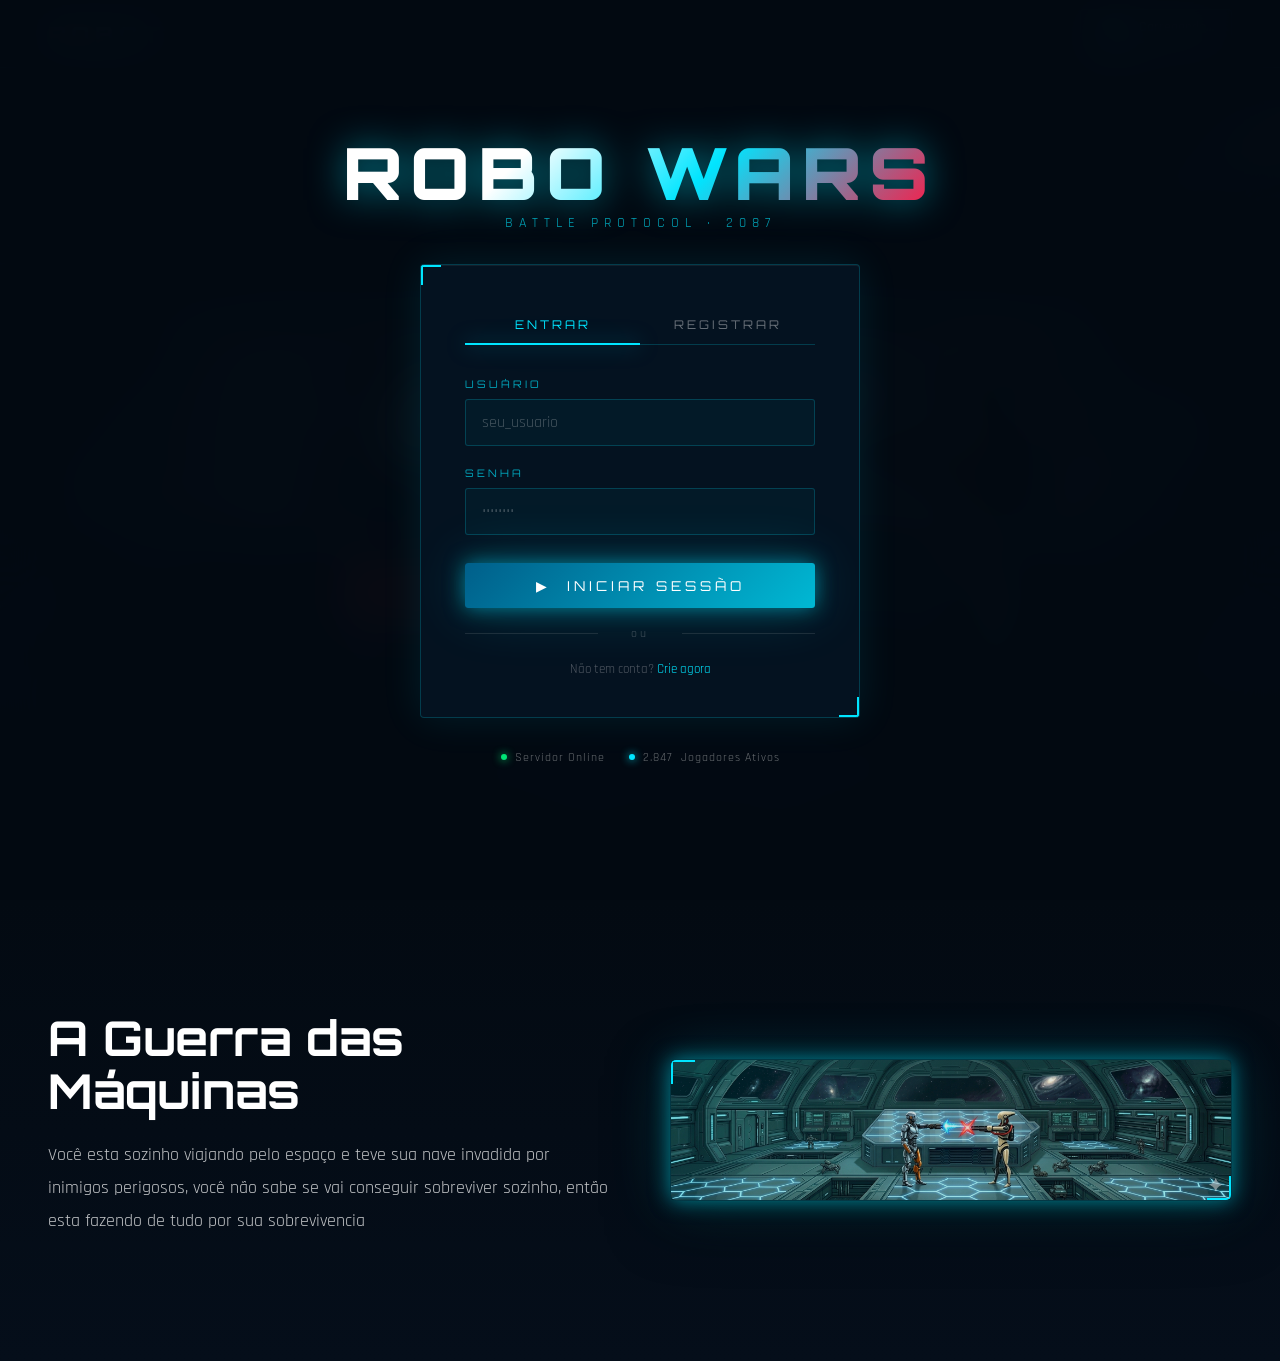
==== index.html @ 1c3a5574 "Add files via upload" ====
<!DOCTYPE html>
<html lang="pt-BR">

<head>
  <meta charset="UTF-8" />
  <meta name="viewport" content="width=device-width, initial-scale=1.0" />
  <title>RoboWars — Quartel General</title>
  <link rel="preconnect" href="https://fonts.googleapis.com">
  <link
    href="https://fonts.googleapis.com/css2?family=Orbitron:wght@400;700;900&family=Rajdhani:wght@300;400;600;700&display=swap"
    rel="stylesheet">
  <link rel="stylesheet" href="style.css">
</head>

<body>

  <!-- PARTICLES -->
  <div id="particles"></div>

  <!-- ── AUTH OVERLAY (LOGIN/REGISTER) ──────────────── -->
  <div class="auth-overlay" id="authOverlay">
    <div class="auth-wrapper">

      <!-- Logo -->
      <div class="auth-logo">
        <div class="auth-logo-title">ROBO WARS</div>
        <div class="auth-logo-sub">Battle Protocol · 2087</div>
      </div>

      <!-- Card -->
      <div class="auth-card" id="authCard">

        <!-- Tabs -->
        <div class="auth-tabs">
          <button class="auth-tab-btn active" id="tabLogin" onclick="switchAuthTab('login')">Entrar</button>
          <button class="auth-tab-btn" id="tabRegister" onclick="switchAuthTab('register')">Registrar</button>
        </div>

        <!-- LOGIN PANEL -->
        <div class="auth-form-panel active" id="panelLogin">
          <div id="msgLogin" class="auth-msg"></div>
          <div class="auth-field">
            <label for="loginUser">Usuário</label>
            <input type="text" id="loginUser" placeholder="seu_usuario" autocomplete="username" />
          </div>
          <div class="auth-field">
            <label for="loginPass">Senha</label>
            <input type="password" id="loginPass" placeholder="••••••••" autocomplete="current-password" />
          </div>
          <button class="auth-btn-main cyan" id="btnLogin" onclick="handleLogin(event)">
            &#9654;&nbsp; Iniciar Sessão
          </button>
          <div class="auth-divider">ou</div>
          <div class="auth-card-footer">
            Não tem conta? <span onclick="switchAuthTab('register')">Crie agora</span>
          </div>
        </div>

        <!-- REGISTER PANEL -->
        <div class="auth-form-panel" id="panelRegister">
          <div id="msgRegister" class="auth-msg"></div>
          <div class="auth-field">
            <label for="regName">Nome completo</label>
            <input type="text" id="regName" placeholder="Comandante Silva" />
          </div>
          <div class="auth-field">
            <label for="regUser">Usuário</label>
            <input type="text" id="regUser" placeholder="seu_usuario" />
          </div>
          <div class="auth-field">
            <label for="regPass">Senha</label>
            <input type="password" id="regPass" placeholder="Mínimo 6 caracteres" />
          </div>
          <div class="auth-field">
            <label for="regPass2">Confirmar senha</label>
            <input type="password" id="regPass2" placeholder="Repita a senha" />
          </div>
          <button class="auth-btn-main red" id="btnRegister" onclick="handleRegister(event)">
            &#10022;&nbsp; Criar Conta
          </button>
          <div class="auth-card-footer" style="margin-top:16px;">
            Já tem conta? <span onclick="switchAuthTab('login')">Faça login</span>
          </div>
        </div>

      </div>

      <!-- Status Bar -->
      <div class="auth-status-bar">
        <div class="auth-status-item"><div class="auth-dot green"></div> Servidor Online</div>
        <div class="auth-status-item"><div class="auth-dot cyan"></div> <span id="authPlayerCount">2.847</span> Jogadores Ativos</div>
      </div>

    </div>
  </div>

  <!-- ── NAVBAR ─────────────────────────────────────── -->
  <nav>
    <a href="#home" class="nav-logo">ROBOT</a>
    <ul class="nav-links">
      <li><a href="#home">Início</a></li>
      <li><a href="#historia">História</a></li>

    </ul>
    <a href="#" class="btn-profile" id="profileBtn" onclick="openProfile(event)">
      <div class="avatar" id="navAvatar">?</div>
      <div>
        <div class="pname" id="navName">Carregando...</div>
        <div class="ptag">◉ Online</div>
      </div>
    </a>
  </nav>

  <!-- ── HERO ───────────────────────────────────────── -->
  <section id="home" class="hero">
    <div class="hero-bg"></div>
    <div class="hero-content">
      <div class="hero-eyebrow">&#9830; </div>
      <h1 class="hero-title">ROBOT<br /></h1>
      <p class="hero-sub">O futuro é decidido no campo de batalha</p>
      <div class="hero-actions">
        <button class="btn-play" id="btnPlay" onclick="startGame()">
          <div class="pulse-ring"></div>
          <svg width="20" height="20" viewBox="0 0 24 24" fill="currentColor">
            <path d="M8 5v14l11-7z" />
          </svg>
          Jogar Agora
        </button>
        <a href="#historia" class="btn-secondary">
          <svg width="16" height="16" viewBox="0 0 24 24" fill="none" stroke="currentColor" stroke-width="2">
            <path d="M2 3h6a4 4 0 0 1 4 4v14a3 3 0 0 0-3-3H2z" />
            <path d="M22 3h-6a4 4 0 0 0-4 4v14a3 3 0 0 1 3-3h7z" />
          </svg>
          Ver História
        </a>
      </div>
    </div>


  </section>

  <!-- ── HISTÓRIA ────────────────────────────────────── -->
  <section id="historia">
    <div class="story-grid">
      <div class="story-text reveal">
        <div class="section-label"></div>
        <h2 class="section-title">A Guerra das Máquinas</h2>
        <p class="lead">
          Você esta sozinho viajando pelo espaço e teve sua nave invadida por inimigos perigosos, você não sabe se vai
          conseguir sobreviver sozinho, então esta fazendo de tudo por sua sobrevivencia
        </p>

      </div>

      <div class="story-image-wrap reveal" style="transition-delay:0.2s">
        <div class="img-corner tl"></div>
        <div class="img-corner br"></div>
        <img src="fundo-historia.png" alt="Arena de Batalha – RoboWars" />
      </div>
    </div>
  </section>

  <!-- ── PROFILE MODAL ──────────────────────────────── -->
  <div class="modal-overlay" id="profileModal" onclick="closeProfile(event)">
    <div class="modal">
      <div class="modal-title">◉ Perfil do Piloto</div>
      <div class="profile-avatar-lg" id="modalAvatar">?</div>
      <div class="profile-info">
        <div class="pname-lg" id="modalName">—</div>
        <div class="pusername" id="modalUsername">@—</div>
      </div>
      <button class="modal-btn logout" onclick="logout()">
        ⏻&nbsp; Trocar de Conta / Sair
      </button>
      <button class="modal-btn cancel" onclick="document.getElementById('profileModal').classList.remove('open')">
        Cancelar
      </button>
    </div>
  </div>

  <!-- ── GAME LOADING MODAL ─────────────────────────── -->
  <div class="game-modal" id="gameModal">
    <div class="game-title">INICIANDO BATALHA</div>
    <div class="game-sub">Conectando interface neural...</div>
    <div class="loading-bar-wrap">
      <div class="loading-bar" id="loadingBar"></div>
    </div>
    <div class="loading-label" id="loadingLabel">CARREGANDO — 0%</div>
    <button class="btn-close-game" onclick="closeGame()">✕ Cancelar</button>
  </div>

  <script src="script.js"></script>
</body>

</html>
---- style.css ----
*, *::before, *::after { box-sizing: border-box; margin: 0; padding: 0; }

:root {
  --cyan: #00e5ff;
  --red:  #ff1744;
  --gold: #ffd600;
  --dark: #030a12;
  --panel: rgba(5, 20, 35, 0.82);
  --border: rgba(0,229,255,0.2);
  --glow-c: 0 0 20px rgba(0,229,255,0.5), 0 0 60px rgba(0,229,255,0.2);
  --glow-r: 0 0 20px rgba(255,23,68,0.5), 0 0 60px rgba(255,23,68,0.2);
}

html { scroll-behavior: smooth; }
body {
  font-family: 'Rajdhani', sans-serif;
  background: var(--dark);
  color: #fff;
  min-height: 100vh;
  overflow-x: hidden;
}

/* ── SCROLLBAR ──────────────────────────────── */
::-webkit-scrollbar { width: 6px; }
::-webkit-scrollbar-track { background: rgba(0,0,0,0.3); }
::-webkit-scrollbar-thumb { background: var(--cyan); border-radius: 3px; }

/* ── PARTICLES ──────────────────────────────── */
#particles { position:fixed; inset:0; z-index:0; pointer-events:none; overflow:hidden; }
.particle {
  position:absolute; width:2px; height:2px;
  border-radius:50%; animation: float linear infinite; opacity:0;
}
@keyframes float {
  0%   { transform:translateY(100vh) translateX(0); opacity:0; }
  10%  { opacity:0.8; }
  90%  { opacity:0.4; }
  100% { transform:translateY(-10vh) translateX(var(--d)); opacity:0; }
}

/* ── NAVBAR ─────────────────────────────────── */
nav {
  position: fixed; top: 0; left: 0; right: 0; z-index: 100;
  display: flex; align-items: center; justify-content: space-between;
  padding: 0 48px;
  height: 68px;
  background: rgba(3,10,18,0.9);
  border-bottom: 1px solid var(--border);
  backdrop-filter: blur(20px);
  box-shadow: 0 4px 30px rgba(0,0,0,0.5);
}

.nav-logo {
  font-family: 'Orbitron', sans-serif;
  font-weight: 900;
  font-size: 1.4rem;
  letter-spacing: 5px;
  background: linear-gradient(90deg, #fff 20%, var(--cyan));
  -webkit-background-clip: text; -webkit-text-fill-color: transparent;
  background-clip: text;
  text-decoration: none;
}

.nav-links {
  display: flex; align-items: center; gap: 8px;
  list-style: none;
}

.nav-links a {
  font-family: 'Orbitron', sans-serif;
  font-size: 0.65rem;
  letter-spacing: 3px;
  text-transform: uppercase;
  color: rgba(255,255,255,0.55);
  text-decoration: none;
  padding: 8px 18px;
  border-radius: 3px;
  position: relative;
  transition: color 0.3s;
}
.nav-links a::before {
  content: ''; position: absolute;
  bottom: 0; left: 50%; right: 50%; height: 1px;
  background: var(--cyan);
  transition: left 0.3s, right 0.3s;
}
.nav-links a:hover { color: var(--cyan); }
.nav-links a:hover::before { left: 16px; right: 16px; }

/* ── PROFILE BUTTON ──────────────────────────── */
.btn-profile {
  display: flex; align-items: center; gap: 10px;
  background: rgba(0,229,255,0.06);
  border: 1px solid var(--border);
  border-radius: 4px;
  padding: 8px 16px;
  cursor: pointer;
  text-decoration: none;
  transition: background 0.3s, border-color 0.3s;
}
.btn-profile:hover { background: rgba(0,229,255,0.14); border-color: var(--cyan); }
.btn-profile .avatar {
  width: 32px; height: 32px;
  background: linear-gradient(135deg, #005f8a, #00b8d4);
  border-radius: 50%;
  display: flex; align-items: center; justify-content: center;
  font-family: 'Orbitron', sans-serif;
  font-size: 0.7rem;
  font-weight: 700;
  color: #fff;
}
.btn-profile .pname {
  font-family: 'Rajdhani', sans-serif;
  font-size: 0.9rem;
  font-weight: 600;
  color: rgba(255,255,255,0.8);
}
.btn-profile .ptag {
  font-size: 0.65rem;
  color: var(--cyan);
  letter-spacing: 1px;
}

/* ── HERO ───────────────────────────────────── */
.hero {
  position: relative;
  height: 100vh;
  display: flex; flex-direction: column;
  align-items: center; justify-content: center;
  text-align: center;
  padding: 100px 20px 40px;
  overflow: hidden;
}

.hero-bg {
  position: absolute; inset: 0;
  background: url('fundo-historia.png') center/cover no-repeat;
  filter: brightness(0.4) saturate(1.3);
  transform-origin: center;
  animation: heroZoom 20s ease-in-out infinite alternate;
}
@keyframes heroZoom {
  from { transform: scale(1); }
  to   { transform: scale(1.05); }
}

.hero::after {
  content: ''; position: absolute; inset: 0;
  background:
    radial-gradient(ellipse 80% 70% at 50% 50%, transparent 20%, rgba(3,10,18,0.7) 100%),
    linear-gradient(to top, var(--dark) 0%, transparent 40%);
  pointer-events: none;
}

.hero-content { position: relative; z-index: 2; max-width: 820px; }

.hero-eyebrow {
  font-family: 'Orbitron', sans-serif;
  font-size: 0.7rem;
  letter-spacing: 8px;
  color: var(--cyan);
  text-transform: uppercase;
  margin-bottom: 20px;
  opacity: 0;
  animation: fadeInUp 0.8s ease 0.3s both;
}

.hero-title {
  font-family: 'Orbitron', sans-serif;
  font-weight: 900;
  font-size: clamp(3rem, 9vw, 7rem);
  line-height: 0.9;
  letter-spacing: 10px;
  background: linear-gradient(135deg, #ffffff 0%, var(--cyan) 50%, var(--red) 100%);
  -webkit-background-clip: text;
  -webkit-text-fill-color: transparent;
  background-clip: text;
  filter: drop-shadow(0 0 30px rgba(0,229,255,0.4));
  opacity: 0;
  animation: fadeInUp 0.8s ease 0.5s both;
}

.hero-sub {
  font-size: 1.05rem;
  color: rgba(255,255,255,0.55);
  letter-spacing: 3px;
  text-transform: uppercase;
  margin: 18px 0 50px;
  opacity: 0;
  animation: fadeInUp 0.8s ease 0.7s both;
}

.hero-actions {
  display: flex; gap: 20px; justify-content: center; flex-wrap: wrap;
  opacity: 0;
  animation: fadeInUp 0.8s ease 0.9s both;
}

/* ── PLAY BUTTON ─────────────────────────────── */
.btn-play {
  position: relative;
  display: inline-flex; align-items: center; gap: 14px;
  padding: 20px 52px;
  font-family: 'Orbitron', sans-serif;
  font-size: 1rem;
  font-weight: 700;
  letter-spacing: 5px;
  text-transform: uppercase;
  color: #fff;
  border: none;
  border-radius: 4px;
  cursor: pointer;
  overflow: hidden;
  background: linear-gradient(135deg, #b71c1c 0%, #e53935 40%, #ff5252 100%);
  box-shadow: var(--glow-r), 0 8px 32px rgba(0,0,0,0.4);
  text-decoration: none;
  transition: transform 0.2s, box-shadow 0.3s;
}
.btn-play::before {
  content: ''; position: absolute; inset: 0;
  background: linear-gradient(135deg, rgba(255,255,255,0.15), transparent);
  opacity: 0;
  transition: opacity 0.3s;
}
.btn-play:hover { transform: translateY(-3px) scale(1.02); }
.btn-play:hover::before { opacity: 1; }
.btn-play:active { transform: scale(0.98); }

.btn-play .pulse-ring {
  position: absolute; inset: -4px;
  border: 2px solid rgba(255,23,68,0.5);
  border-radius: 6px;
  animation: pulse-ring 2s ease-in-out infinite;
}
@keyframes pulse-ring {
  0%,100% { transform: scale(1); opacity: 0.5; }
  50%      { transform: scale(1.04); opacity: 0; }
}

.btn-secondary {
  display: inline-flex; align-items: center; gap: 10px;
  padding: 18px 36px;
  font-family: 'Orbitron', sans-serif;
  font-size: 0.75rem;
  letter-spacing: 4px;
  text-transform: uppercase;
  color: var(--cyan);
  background: rgba(0,229,255,0.06);
  border: 1px solid rgba(0,229,255,0.35);
  border-radius: 4px;
  cursor: pointer;
  text-decoration: none;
  transition: background 0.3s, box-shadow 0.3s, transform 0.2s;
}
.btn-secondary:hover {
  background: rgba(0,229,255,0.12);
  box-shadow: var(--glow-c);
  transform: translateY(-2px);
}

/* ── STATS STRIP ─────────────────────────────── */
.stats-strip {
  position: absolute; bottom: 0; left: 0; right: 0; z-index: 5;
  display: flex; justify-content: center;
  border-top: 1px solid var(--border);
  background: rgba(3,10,18,0.75);
  backdrop-filter: blur(16px);
}
.stat-item {
  flex: 1; max-width: 220px;
  padding: 20px 24px;
  text-align: center;
  border-right: 1px solid var(--border);
}
.stat-item:last-child { border-right: none; }
.stat-num {
  font-family: 'Orbitron', sans-serif;
  font-size: 1.8rem;
  font-weight: 700;
  color: var(--cyan);
  line-height: 1;
}
.stat-label {
  font-size: 0.7rem;
  letter-spacing: 3px;
  text-transform: uppercase;
  color: rgba(255,255,255,0.4);
  margin-top: 4px;
}

/* ── SECTIONS ────────────────────────────────── */
section { padding: 100px 48px; position: relative; z-index: 1; }
.section-label {
  font-family: 'Orbitron', sans-serif;
  font-size: 0.65rem;
  letter-spacing: 6px;
  color: var(--cyan);
  text-transform: uppercase;
  margin-bottom: 12px;
}
.section-title {
  font-family: 'Orbitron', sans-serif;
  font-size: clamp(1.8rem, 4vw, 3rem);
  font-weight: 700;
  line-height: 1.1;
  margin-bottom: 20px;
}

/* ── STORY SECTION ───────────────────────────── */
#historia { background: linear-gradient(180deg, var(--dark) 0%, #050e1a 100%); }

.story-grid {
  display: grid;
  grid-template-columns: 1fr 1fr;
  gap: 60px;
  align-items: center;
  max-width: 1200px;
  margin: 0 auto;
}

.story-text .lead {
  font-size: 1.15rem;
  color: rgba(255,255,255,0.75);
  line-height: 1.8;
  margin-bottom: 24px;
}
.story-text p {
  font-size: 1rem;
  color: rgba(255,255,255,0.5);
  line-height: 1.85;
  margin-bottom: 16px;
}

.story-image-wrap {
  position: relative;
  border-radius: 6px;
  overflow: hidden;
  border: 1px solid var(--border);
  box-shadow: var(--glow-c), 0 16px 60px rgba(0,0,0,0.5);
}
.story-image-wrap img {
  width: 100%; display: block;
  filter: saturate(1.2) brightness(0.9);
}
.story-image-wrap::before {
  content: ''; position: absolute; inset: 0;
  background: linear-gradient(135deg, rgba(0,229,255,0.08), transparent 60%);
  z-index: 1; pointer-events: none;
}

.img-corner { position: absolute; width: 24px; height: 24px; border-color: var(--cyan); border-style: solid; z-index: 2; }
.img-corner.tl { top: 0; left: 0; border-width: 2px 0 0 2px; }
.img-corner.br { bottom: 0; right: 0; border-width: 0 2px 2px 0; }

/* timeline */
.timeline { margin-top: 40px; }
.tl-item {
  display: flex; gap: 20px;
  padding: 20px 0;
  border-bottom: 1px solid rgba(255,255,255,0.06);
}
.tl-item:last-child { border-bottom: none; }
.tl-year {
  font-family: 'Orbitron', sans-serif;
  font-size: 0.8rem;
  color: var(--cyan);
  letter-spacing: 2px;
  min-width: 60px;
  padding-top: 3px;
}
.tl-text { font-size: 0.95rem; color: rgba(255,255,255,0.55); line-height: 1.7; }

/* ── FEATURES ────────────────────────────────── */
#features { background: #050e1a; }

.features-grid {
  display: grid;
  grid-template-columns: repeat(3, 1fr);
  gap: 24px;
  max-width: 1100px;
  margin: 48px auto 0;
}
.feat-card {
  background: rgba(5,20,35,0.7);
  border: 1px solid rgba(0,229,255,0.12);
  border-radius: 6px;
  padding: 36px 28px;
  position: relative;
  overflow: hidden;
  transition: border-color 0.3s, transform 0.3s;
}
.feat-card:hover { border-color: rgba(0,229,255,0.35); transform: translateY(-4px); }
.feat-card::before {
  content: ''; position: absolute; top: 0; left: 0; right: 0; height: 2px;
  background: linear-gradient(90deg, transparent, var(--cyan), transparent);
  opacity: 0; transition: opacity 0.3s;
}
.feat-card:hover::before { opacity: 1; }
.feat-icon { font-size: 2.5rem; margin-bottom: 20px; display: block; filter: drop-shadow(0 0 10px rgba(0,229,255,0.5)); }
.feat-title { font-family: 'Orbitron', sans-serif; font-size: 0.9rem; letter-spacing: 2px; color: var(--cyan); margin-bottom: 10px; }
.feat-desc  { font-size: 0.95rem; color: rgba(255,255,255,0.5); line-height: 1.7; }

/* ── CTA ─────────────────────────────────────── */
.cta-section {
  text-align: center;
  padding: 80px 48px;
  background: linear-gradient(180deg, #050e1a 0%, var(--dark) 100%);
  position: relative; z-index: 1;
}
.cta-section::before {
  content: ''; position: absolute;
  top: 0; left: 0; right: 0; height: 1px;
  background: linear-gradient(90deg, transparent, var(--border), transparent);
}

/* ── FOOTER ──────────────────────────────────── */
footer {
  border-top: 1px solid var(--border);
  padding: 24px 48px;
  display: flex; justify-content: space-between; align-items: center;
  background: rgba(3,10,18,0.9);
  position: relative; z-index: 1;
}
.footer-logo { font-family: 'Orbitron', sans-serif; font-size: 0.9rem; letter-spacing: 4px; color: rgba(255,255,255,0.3); }
.footer-copy { font-size: 0.8rem; color: rgba(255,255,255,0.2); }

/* ── PROFILE MODAL ───────────────────────────── */
.modal-overlay {
  position: fixed; inset: 0;
  background: rgba(3,10,18,0.85);
  backdrop-filter: blur(10px);
  z-index: 500;
  display: flex; align-items: center; justify-content: center;
  opacity: 0; pointer-events: none;
  transition: opacity 0.3s;
}
.modal-overlay.open { opacity: 1; pointer-events: all; }

.modal {
  background: #050f1e;
  border: 1px solid var(--border);
  border-radius: 6px;
  width: 420px;
  padding: 40px;
  position: relative;
  transform: translateY(30px);
  transition: transform 0.3s;
  box-shadow: var(--glow-c), 0 20px 60px rgba(0,0,0,0.6);
}
.modal-overlay.open .modal { transform: none; }
.modal::before, .modal::after {
  content: ''; position: absolute;
  width: 18px; height: 18px;
  border-color: var(--cyan); border-style: solid;
}
.modal::before { top: 0; left: 0; border-width: 2px 0 0 2px; }
.modal::after  { bottom: 0; right: 0; border-width: 0 2px 2px 0; }

.modal-title {
  font-family: 'Orbitron', sans-serif;
  font-size: 0.85rem;
  letter-spacing: 4px;
  color: var(--cyan);
  text-transform: uppercase;
  margin-bottom: 28px;
}

.profile-avatar-lg {
  width: 72px; height: 72px;
  background: linear-gradient(135deg, #005f8a, #00b8d4);
  border-radius: 50%;
  display: flex; align-items: center; justify-content: center;
  font-family: 'Orbitron', sans-serif;
  font-size: 1.5rem;
  font-weight: 700;
  margin: 0 auto 20px;
  box-shadow: var(--glow-c);
}

.profile-info { text-align: center; margin-bottom: 32px; }
.profile-info .pname-lg { font-family: 'Orbitron', sans-serif; font-size: 1.1rem; color: #fff; }
.profile-info .pusername { font-size: 0.85rem; color: rgba(255,255,255,0.4); margin-top: 4px; }

.modal-btn {
  width: 100%; padding: 13px;
  border: none; border-radius: 3px;
  font-family: 'Orbitron', sans-serif;
  font-size: 0.7rem;
  letter-spacing: 3px;
  text-transform: uppercase;
  cursor: pointer;
  transition: transform 0.2s, opacity 0.2s;
  margin-bottom: 12px;
}
.modal-btn:hover { transform: translateY(-2px); }
.modal-btn.logout { background: linear-gradient(135deg, #7a0000, #c62828); color: #fff; box-shadow: var(--glow-r); }
.modal-btn.cancel { background: rgba(255,255,255,0.06); border: 1px solid rgba(255,255,255,0.1); color: rgba(255,255,255,0.5); }

/* ── GAME MODAL ──────────────────────────────── */
.game-modal {
  position: fixed; inset: 0;
  background: rgba(3,10,18,0.97);
  z-index: 600;
  display: flex; flex-direction: column;
  align-items: center; justify-content: center;
  opacity: 0; pointer-events: none;
  transition: opacity 0.5s;
}
.game-modal.open { opacity: 1; pointer-events: all; }

.game-title {
  font-family: 'Orbitron', sans-serif;
  font-size: clamp(2rem, 6vw, 4rem);
  font-weight: 900;
  letter-spacing: 8px;
  background: linear-gradient(90deg, var(--red), var(--cyan));
  -webkit-background-clip: text; -webkit-text-fill-color: transparent;
  background-clip: text;
  margin-bottom: 16px;
  animation: glitch 4s infinite;
}
@keyframes glitch {
  0%,90%,100% { text-shadow: none; }
  92% { text-shadow: -3px 0 var(--red), 3px 0 var(--cyan); }
  94% { text-shadow:  3px 0 var(--red),-3px 0 var(--cyan); }
  96% { text-shadow: -2px 0 var(--red), 2px 0 var(--cyan); }
}
.game-sub {
  font-family: 'Rajdhani', sans-serif;
  font-size: 1rem;
  letter-spacing: 5px;
  color: rgba(255,255,255,0.4);
  margin-bottom: 60px;
}
.loading-bar-wrap {
  width: 380px; max-width: 90vw;
  height: 4px;
  background: rgba(255,255,255,0.08);
  border-radius: 2px;
  overflow: hidden;
  margin-bottom: 16px;
}
.loading-bar {
  height: 100%;
  background: linear-gradient(90deg, var(--red), var(--cyan));
  border-radius: 2px;
  width: 0%;
  transition: width 0.1s linear;
  box-shadow: 0 0 12px var(--cyan);
}
.loading-label {
  font-family: 'Orbitron', sans-serif;
  font-size: 0.65rem;
  letter-spacing: 4px;
  color: rgba(0,229,255,0.6);
}
.btn-close-game {
  margin-top: 48px;
  background: none;
  border: 1px solid rgba(255,255,255,0.15);
  color: rgba(255,255,255,0.35);
  font-family: 'Orbitron', sans-serif;
  font-size: 0.65rem;
  letter-spacing: 3px;
  padding: 10px 24px;
  cursor: pointer;
  border-radius: 3px;
  transition: color 0.3s, border-color 0.3s;
}
.btn-close-game:hover { color: #fff; border-color: rgba(255,255,255,0.4); }

/* ── SCROLL REVEAL ───────────────────────────── */
.reveal { opacity:0; transform:translateY(40px); transition: opacity 0.8s ease, transform 0.8s ease; }
.reveal.visible { opacity:1; transform:none; }

/* ── ANIMATIONS ──────────────────────────────── */
@keyframes fadeInUp {
  from { opacity:0; transform:translateY(30px); }
  to   { opacity:1; transform:none; }
}

/* ── AUTH OVERLAY ────────────────────────────── */
.auth-overlay {
  position: fixed; inset: 0;
  z-index: 400;
  display: flex; align-items: center; justify-content: center;
  background: rgba(3, 10, 18, 0.97);
  backdrop-filter: blur(20px);
  opacity: 0; pointer-events: none;
  transition: opacity 0.5s ease;
  overflow-y: auto;
}
.auth-overlay.open { opacity: 1; pointer-events: all; }

body.auth-active { overflow: hidden; }

.auth-wrapper {
  display: flex; flex-direction: column;
  align-items: center; justify-content: center;
  gap: 32px;
  padding: 32px 20px;
  min-height: 100vh;
  width: 100%;
}

/* ── AUTH LOGO ───────────────────────────────── */
.auth-logo {
  text-align: center;
  animation: fadeInUp 0.8s ease both;
}
.auth-logo-title {
  font-family: 'Orbitron', sans-serif;
  font-weight: 900;
  font-size: clamp(2.4rem, 6vw, 4.5rem);
  letter-spacing: 8px;
  line-height: 1;
  background: linear-gradient(135deg, #fff 30%, var(--cyan) 60%, var(--red));
  -webkit-background-clip: text;
  -webkit-text-fill-color: transparent;
  background-clip: text;
  filter: drop-shadow(0 0 18px rgba(0,229,255,0.5));
}
.auth-logo-sub {
  font-family: 'Rajdhani', sans-serif;
  font-size: 0.85rem;
  letter-spacing: 6px;
  color: rgba(0,229,255,0.7);
  text-transform: uppercase;
  margin-top: 6px;
}

/* ── AUTH CARD ───────────────────────────────── */
.auth-card {
  width: 100%; max-width: 440px;
  background: rgba(5, 20, 35, 0.88);
  border: 1px solid var(--border);
  border-radius: 4px;
  padding: 40px 44px;
  backdrop-filter: blur(20px);
  box-shadow: 0 0 40px rgba(0,229,255,0.1), inset 0 1px 0 rgba(255,255,255,0.06);
  animation: fadeInUp 0.9s ease 0.2s both;
  position: relative;
  overflow: hidden;
  transition: opacity 0.6s;
}
.auth-card::before, .auth-card::after {
  content: ''; position: absolute;
  width: 20px; height: 20px;
  border-color: var(--cyan);
  border-style: solid;
}
.auth-card::before { top: 0; left: 0; border-width: 2px 0 0 2px; }
.auth-card::after  { bottom: 0; right: 0; border-width: 0 2px 2px 0; }

/* ── AUTH TABS ───────────────────────────────── */
.auth-tabs {
  display: flex;
  margin-bottom: 32px;
  border-bottom: 1px solid var(--border);
}
.auth-tab-btn {
  flex: 1;
  background: none; border: none;
  color: rgba(255,255,255,0.4);
  font-family: 'Orbitron', sans-serif;
  font-size: 0.75rem;
  letter-spacing: 3px;
  text-transform: uppercase;
  padding: 12px;
  cursor: pointer;
  position: relative;
  transition: color 0.3s;
}
.auth-tab-btn.active { color: var(--cyan); }
.auth-tab-btn.active::after {
  content: ''; position: absolute;
  bottom: -1px; left: 0; right: 0; height: 2px;
  background: var(--cyan);
  box-shadow: var(--glow-c);
}

/* ── AUTH FORM ───────────────────────────────── */
.auth-form-panel { display: none; }
.auth-form-panel.active { display: block; }

.auth-field { margin-bottom: 20px; }
.auth-field label {
  display: block;
  font-family: 'Orbitron', sans-serif;
  font-size: 0.65rem;
  letter-spacing: 3px;
  color: rgba(0,229,255,0.7);
  margin-bottom: 8px;
  text-transform: uppercase;
}
.auth-field input {
  width: 100%;
  background: rgba(0,229,255,0.04);
  border: 1px solid rgba(0,229,255,0.2);
  border-radius: 3px;
  padding: 12px 16px;
  color: #fff;
  font-family: 'Rajdhani', sans-serif;
  font-size: 1rem;
  outline: none;
  transition: border-color 0.3s, box-shadow 0.3s;
}
.auth-field input:focus {
  border-color: var(--cyan);
  box-shadow: var(--glow-c);
  background: rgba(0,229,255,0.07);
}
.auth-field input::placeholder { color: rgba(255,255,255,0.25); }

/* ── AUTH BUTTON ─────────────────────────────── */
.auth-btn-main {
  width: 100%;
  padding: 14px;
  margin-top: 8px;
  border: none; border-radius: 3px;
  font-family: 'Orbitron', sans-serif;
  font-size: 0.85rem;
  letter-spacing: 4px;
  text-transform: uppercase;
  cursor: pointer;
  position: relative;
  overflow: hidden;
  transition: transform 0.2s, box-shadow 0.3s;
}
.auth-btn-main.cyan {
  background: linear-gradient(135deg, #005f8a, #00b8d4);
  color: #fff;
  box-shadow: var(--glow-c);
}
.auth-btn-main.red {
  background: linear-gradient(135deg, #7a0000, #d50000);
  color: #fff;
  box-shadow: var(--glow-r);
}
.auth-btn-main:hover { transform: translateY(-2px); }
.auth-btn-main:active { transform: scale(0.98); }

.auth-ripple {
  position: absolute; border-radius: 50%;
  transform: scale(0); animation: auth-ripple-anim 0.6s linear;
  background: rgba(255,255,255,0.25);
}
@keyframes auth-ripple-anim { to { transform: scale(4); opacity: 0; } }

/* ── AUTH MESSAGES ────────────────────────────── */
.auth-msg {
  padding: 10px 14px;
  border-radius: 3px;
  font-size: 0.9rem;
  margin-bottom: 16px;
  display: none;
}
.auth-msg.error   { background: rgba(255,23,68,0.15); border: 1px solid rgba(255,23,68,0.4); color: #ff6b80; display: block; }
.auth-msg.success { background: rgba(0,229,255,0.1);  border: 1px solid rgba(0,229,255,0.4); color: var(--cyan); display: block; }

/* ── AUTH DIVIDER ────────────────────────────── */
.auth-divider {
  text-align: center;
  margin: 18px 0;
  position: relative;
  color: rgba(255,255,255,0.25);
  font-size: 0.75rem;
  letter-spacing: 3px;
}
.auth-divider::before, .auth-divider::after {
  content: ''; position: absolute;
  top: 50%; height: 1px;
  background: rgba(255,255,255,0.1);
  width: 38%;
}
.auth-divider::before { left: 0; }
.auth-divider::after  { right: 0; }

/* ── AUTH CARD FOOTER ────────────────────────── */
.auth-card-footer {
  text-align: center;
  margin-top: 20px;
  font-size: 0.8rem;
  color: rgba(255,255,255,0.3);
}
.auth-card-footer span { color: var(--cyan); cursor: pointer; }
.auth-card-footer span:hover { text-decoration: underline; }

/* ── AUTH STATUS BAR ─────────────────────────── */
.auth-status-bar {
  display: flex; gap: 24px;
  animation: fadeInUp 1s ease 0.5s both;
}
.auth-status-item {
  display: flex; align-items: center; gap: 8px;
  font-size: 0.75rem; color: rgba(255,255,255,0.4);
  letter-spacing: 1px;
}
.auth-dot { width: 6px; height: 6px; border-radius: 50%; animation: auth-pulse 2s ease-in-out infinite; }
.auth-dot.green { background: #00e676; box-shadow: 0 0 8px #00e676; }
.auth-dot.cyan  { background: var(--cyan); box-shadow: 0 0 8px var(--cyan); }
@keyframes auth-pulse { 0%,100%{opacity:1;} 50%{opacity:0.3;} }

/* ── RESPONSIVE ──────────────────────────────── */
@media (max-width: 900px) {
  nav { padding: 0 20px; }
  section { padding: 60px 20px; }
  .story-grid { grid-template-columns: 1fr; gap: 40px; }
  .story-image-wrap { order: -1; }
  .features-grid { grid-template-columns: 1fr; }
  .stats-strip { flex-wrap: wrap; }
}
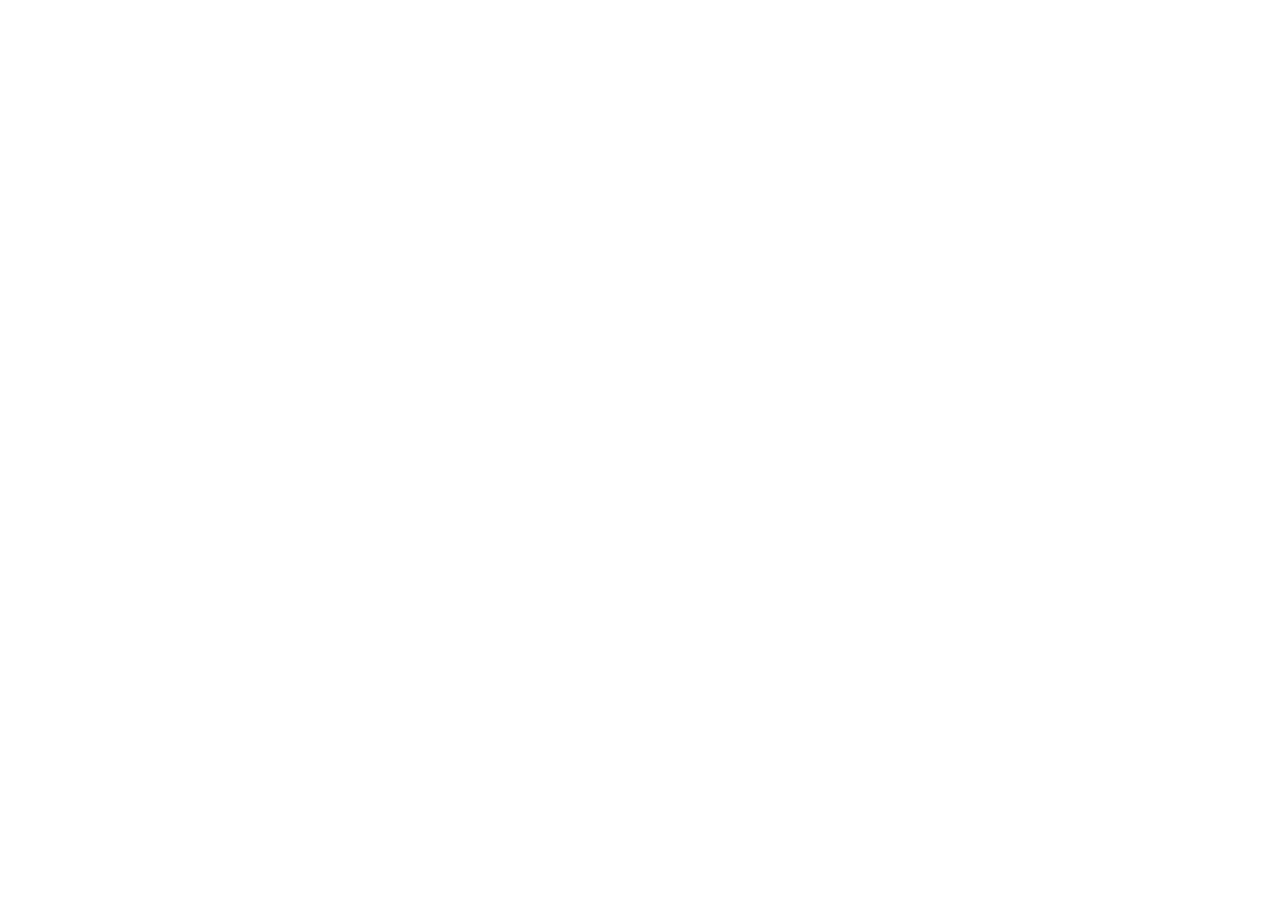
==== commit 1f30b527: "Add files via upload" ====
--- a/index.html
+++ b/index.html
@@ -1,195 +1,49 @@
-<!DOCTYPE html>
-<html lang="pt-BR">
+<!DOCTYPE html>
+<html>
+<head>
+    <meta charset="UTF-8">
+	<title>robots</title>
+	<meta name="viewport" content="width=device-width, initial-scale=1.0, maximum-scale=1.0, minimum-scale=1.0, user-scalable=no">
+	
+	<!-- Made with Construct, the game and app creator :: https://www.construct.net -->
+	<meta name="generator" content="Scirra Construct">
+
+
+
+	<link rel="manifest" href="appmanifest.json">
+	<link rel="apple-touch-icon" sizes="128x128" href="icons/icon-128.png">
+	<link rel="apple-touch-icon" sizes="256x256" href="icons/icon-256.png">
+	<link rel="apple-touch-icon" sizes="512x512" href="icons/icon-512.png">
+	<link rel="icon" type="image/png" href="icons/icon-512.png">
+
+	<link rel="stylesheet" href="style.css">
+
+
+
+</head> 
+ 
+<body>
+
+	
 
-<head>
-  <meta charset="UTF-8" />
-  <meta name="viewport" content="width=device-width, initial-scale=1.0" />
-  <title>RoboWars — Quartel General</title>
-  <link rel="preconnect" href="https://fonts.googleapis.com">
-  <link
-    href="https://fonts.googleapis.com/css2?family=Orbitron:wght@400;700;900&family=Rajdhani:wght@300;400;600;700&display=swap"
-    rel="stylesheet">
-  <link rel="stylesheet" href="style.css">
-</head>
-
-<body>
-
-  <!-- PARTICLES -->
-  <div id="particles"></div>
-
-  <!-- ── AUTH OVERLAY (LOGIN/REGISTER) ──────────────── -->
-  <div class="auth-overlay" id="authOverlay">
-    <div class="auth-wrapper">
-
-      <!-- Logo -->
-      <div class="auth-logo">
-        <div class="auth-logo-title">ROBO WARS</div>
-        <div class="auth-logo-sub">Battle Protocol · 2087</div>
-      </div>
-
-      <!-- Card -->
-      <div class="auth-card" id="authCard">
-
-        <!-- Tabs -->
-        <div class="auth-tabs">
-          <button class="auth-tab-btn active" id="tabLogin" onclick="switchAuthTab('login')">Entrar</button>
-          <button class="auth-tab-btn" id="tabRegister" onclick="switchAuthTab('register')">Registrar</button>
-        </div>
-
-        <!-- LOGIN PANEL -->
-        <div class="auth-form-panel active" id="panelLogin">
-          <div id="msgLogin" class="auth-msg"></div>
-          <div class="auth-field">
-            <label for="loginUser">Usuário</label>
-            <input type="text" id="loginUser" placeholder="seu_usuario" autocomplete="username" />
-          </div>
-          <div class="auth-field">
-            <label for="loginPass">Senha</label>
-            <input type="password" id="loginPass" placeholder="••••••••" autocomplete="current-password" />
-          </div>
-          <button class="auth-btn-main cyan" id="btnLogin" onclick="handleLogin(event)">
-            &#9654;&nbsp; Iniciar Sessão
-          </button>
-          <div class="auth-divider">ou</div>
-          <div class="auth-card-footer">
-            Não tem conta? <span onclick="switchAuthTab('register')">Crie agora</span>
-          </div>
-        </div>
-
-        <!-- REGISTER PANEL -->
-        <div class="auth-form-panel" id="panelRegister">
-          <div id="msgRegister" class="auth-msg"></div>
-          <div class="auth-field">
-            <label for="regName">Nome completo</label>
-            <input type="text" id="regName" placeholder="Comandante Silva" />
-          </div>
-          <div class="auth-field">
-            <label for="regUser">Usuário</label>
-            <input type="text" id="regUser" placeholder="seu_usuario" />
-          </div>
-          <div class="auth-field">
-            <label for="regPass">Senha</label>
-            <input type="password" id="regPass" placeholder="Mínimo 6 caracteres" />
-          </div>
-          <div class="auth-field">
-            <label for="regPass2">Confirmar senha</label>
-            <input type="password" id="regPass2" placeholder="Repita a senha" />
-          </div>
-          <button class="auth-btn-main red" id="btnRegister" onclick="handleRegister(event)">
-            &#10022;&nbsp; Criar Conta
-          </button>
-          <div class="auth-card-footer" style="margin-top:16px;">
-            Já tem conta? <span onclick="switchAuthTab('login')">Faça login</span>
-          </div>
-        </div>
-
-      </div>
-
-      <!-- Status Bar -->
-      <div class="auth-status-bar">
-        <div class="auth-status-item"><div class="auth-dot green"></div> Servidor Online</div>
-        <div class="auth-status-item"><div class="auth-dot cyan"></div> <span id="authPlayerCount">2.847</span> Jogadores Ativos</div>
-      </div>
-
-    </div>
-  </div>
-
-  <!-- ── NAVBAR ─────────────────────────────────────── -->
-  <nav>
-    <a href="#home" class="nav-logo">ROBOT</a>
-    <ul class="nav-links">
-      <li><a href="#home">Início</a></li>
-      <li><a href="#historia">História</a></li>
-
-    </ul>
-    <a href="#" class="btn-profile" id="profileBtn" onclick="openProfile(event)">
-      <div class="avatar" id="navAvatar">?</div>
-      <div>
-        <div class="pname" id="navName">Carregando...</div>
-        <div class="ptag">◉ Online</div>
-      </div>
-    </a>
-  </nav>
-
-  <!-- ── HERO ───────────────────────────────────────── -->
-  <section id="home" class="hero">
-    <div class="hero-bg"></div>
-    <div class="hero-content">
-      <div class="hero-eyebrow">&#9830; </div>
-      <h1 class="hero-title">ROBOT<br /></h1>
-      <p class="hero-sub">O futuro é decidido no campo de batalha</p>
-      <div class="hero-actions">
-        <button class="btn-play" id="btnPlay" onclick="startGame()">
-          <div class="pulse-ring"></div>
-          <svg width="20" height="20" viewBox="0 0 24 24" fill="currentColor">
-            <path d="M8 5v14l11-7z" />
-          </svg>
-          Jogar Agora
-        </button>
-        <a href="#historia" class="btn-secondary">
-          <svg width="16" height="16" viewBox="0 0 24 24" fill="none" stroke="currentColor" stroke-width="2">
-            <path d="M2 3h6a4 4 0 0 1 4 4v14a3 3 0 0 0-3-3H2z" />
-            <path d="M22 3h-6a4 4 0 0 0-4 4v14a3 3 0 0 1 3-3h7z" />
-          </svg>
-          Ver História
-        </a>
-      </div>
-    </div>
-
-
-  </section>
-
-  <!-- ── HISTÓRIA ────────────────────────────────────── -->
-  <section id="historia">
-    <div class="story-grid">
-      <div class="story-text reveal">
-        <div class="section-label"></div>
-        <h2 class="section-title">A Guerra das Máquinas</h2>
-        <p class="lead">
-          Você esta sozinho viajando pelo espaço e teve sua nave invadida por inimigos perigosos, você não sabe se vai
-          conseguir sobreviver sozinho, então esta fazendo de tudo por sua sobrevivencia
-        </p>
-
-      </div>
-
-      <div class="story-image-wrap reveal" style="transition-delay:0.2s">
-        <div class="img-corner tl"></div>
-        <div class="img-corner br"></div>
-        <img src="fundo-historia.png" alt="Arena de Batalha – RoboWars" />
-      </div>
-    </div>
-  </section>
-
-  <!-- ── PROFILE MODAL ──────────────────────────────── -->
-  <div class="modal-overlay" id="profileModal" onclick="closeProfile(event)">
-    <div class="modal">
-      <div class="modal-title">◉ Perfil do Piloto</div>
-      <div class="profile-avatar-lg" id="modalAvatar">?</div>
-      <div class="profile-info">
-        <div class="pname-lg" id="modalName">—</div>
-        <div class="pusername" id="modalUsername">@—</div>
-      </div>
-      <button class="modal-btn logout" onclick="logout()">
-        ⏻&nbsp; Trocar de Conta / Sair
-      </button>
-      <button class="modal-btn cancel" onclick="document.getElementById('profileModal').classList.remove('open')">
-        Cancelar
-      </button>
-    </div>
-  </div>
-
-  <!-- ── GAME LOADING MODAL ─────────────────────────── -->
-  <div class="game-modal" id="gameModal">
-    <div class="game-title">INICIANDO BATALHA</div>
-    <div class="game-sub">Conectando interface neural...</div>
-    <div class="loading-bar-wrap">
-      <div class="loading-bar" id="loadingBar"></div>
-    </div>
-    <div class="loading-label" id="loadingLabel">CARREGANDO — 0%</div>
-    <button class="btn-close-game" onclick="closeGame()">✕ Cancelar</button>
-  </div>
-
-  <script src="script.js"></script>
-</body>
-
+<script>
+if (location.protocol.substr(0, 4) === "file")
+{
+	alert("Web exports won't work until you upload them. (When running on the file: protocol, browsers block many features from working for security reasons.)");
+}
+</script>
+	
+	<noscript>
+		<div id="notSupportedWrap">
+			<h2 id="notSupportedTitle">This content requires JavaScript</h2>
+			<p class="notSupportedMessage">JavaScript appears to be disabled. Please enable it to view this content.</p>
+		</div>
+	</noscript>
+	<script src="scripts/modernjscheck.js"></script>
+	<script src="scripts/supportcheck.js"></script>
+	<script src="scripts/offlineclient.js" type="module"></script>
+	<script src="scripts/main.js" type="module"></script>
+	<script src="scripts/register-sw.js" type="module"></script>
+
+</body> 
 </html>
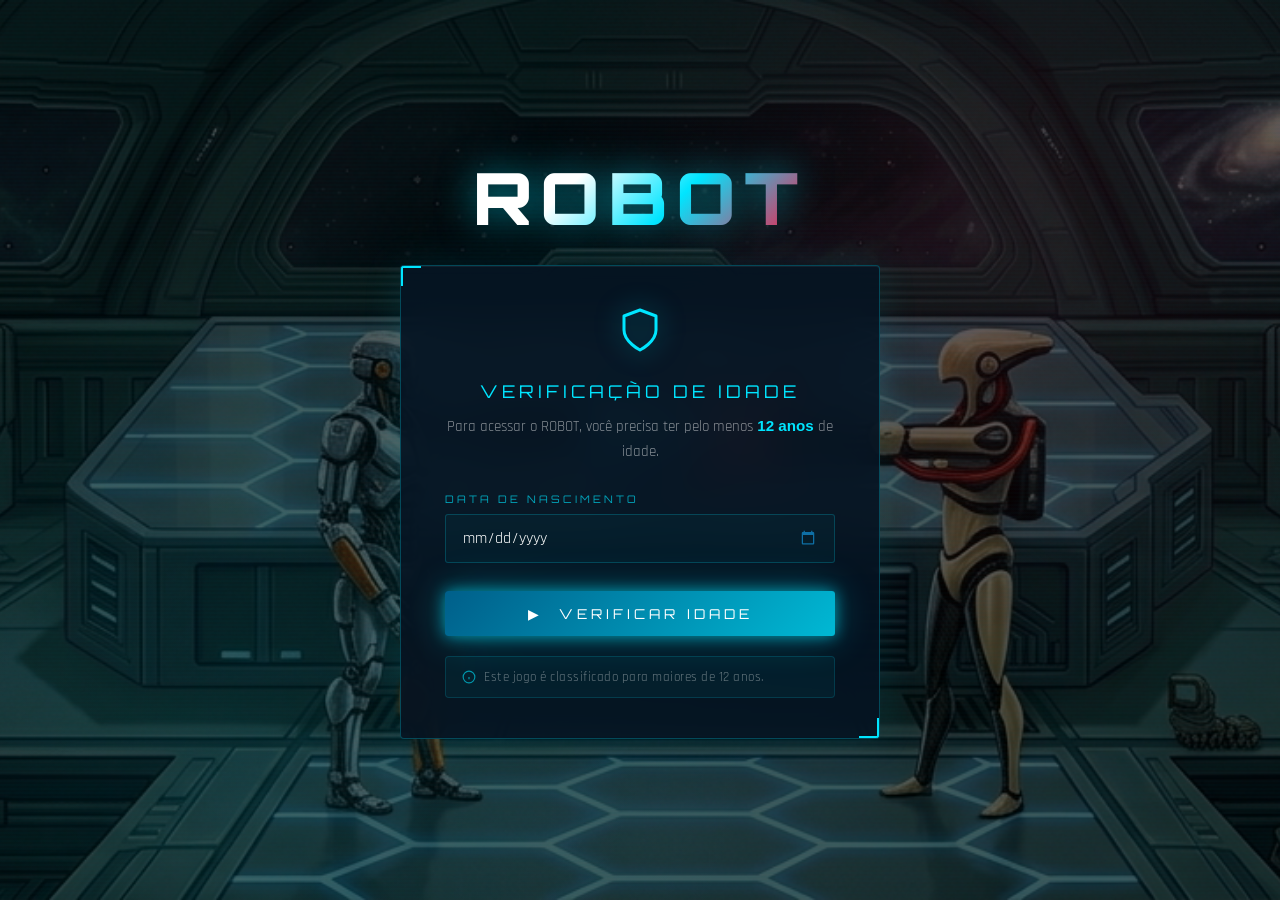
==== commit 5fcee28e: "Add files via upload" ====
--- a/index.html
+++ b/index.html
@@ -1,49 +1,320 @@
-<!DOCTYPE html>
-<html>
-<head>
-    <meta charset="UTF-8">
-	<title>robots</title>
-	<meta name="viewport" content="width=device-width, initial-scale=1.0, maximum-scale=1.0, minimum-scale=1.0, user-scalable=no">
-	
-	<!-- Made with Construct, the game and app creator :: https://www.construct.net -->
-	<meta name="generator" content="Scirra Construct">
-
-
-
-	<link rel="manifest" href="appmanifest.json">
-	<link rel="apple-touch-icon" sizes="128x128" href="icons/icon-128.png">
-	<link rel="apple-touch-icon" sizes="256x256" href="icons/icon-256.png">
-	<link rel="apple-touch-icon" sizes="512x512" href="icons/icon-512.png">
-	<link rel="icon" type="image/png" href="icons/icon-512.png">
-
-	<link rel="stylesheet" href="style.css">
-
-
-
-</head> 
- 
-<body>
-
-	
-
-<script>
-if (location.protocol.substr(0, 4) === "file")
-{
-	alert("Web exports won't work until you upload them. (When running on the file: protocol, browsers block many features from working for security reasons.)");
-}
-</script>
-	
-	<noscript>
-		<div id="notSupportedWrap">
-			<h2 id="notSupportedTitle">This content requires JavaScript</h2>
-			<p class="notSupportedMessage">JavaScript appears to be disabled. Please enable it to view this content.</p>
-		</div>
-	</noscript>
-	<script src="scripts/modernjscheck.js"></script>
-	<script src="scripts/supportcheck.js"></script>
-	<script src="scripts/offlineclient.js" type="module"></script>
-	<script src="scripts/main.js" type="module"></script>
-	<script src="scripts/register-sw.js" type="module"></script>
-
-</body> 
+<!DOCTYPE html>
+<html lang="pt-BR">
+
+<head>
+  <meta charset="UTF-8" />
+  <meta name="viewport" content="width=device-width, initial-scale=1.0" />
+  <title>RoboT</title>
+  <link rel="preconnect" href="https://fonts.googleapis.com">
+  <link
+    href="https://fonts.googleapis.com/css2?family=Orbitron:wght@400;700;900&family=Rajdhani:wght@300;400;600;700&display=swap"
+    rel="stylesheet">
+  <link rel="stylesheet" href="style.css">
+</head>
+
+<body>
+
+  <!-- PARTICLES -->
+  <div id="particles"></div>
+
+  <!-- AUTH OVERLAY -->
+  <div class="auth-overlay" id="authOverlay">
+    <div class="auth-wrapper">
+      <div class="auth-logo">
+        <div class="auth-logo-title">ROBOT</div>
+        <div class="auth-logo-sub"></div>
+      </div>
+      <div class="auth-card" id="authCard">
+        <div class="auth-tabs">
+          <button class="auth-tab-btn active" id="tabLogin" onclick="switchAuthTab('login')">Entrar</button>
+          <button class="auth-tab-btn" id="tabRegister" onclick="switchAuthTab('register')">Registrar</button>
+        </div>
+        <div class="auth-form-panel active" id="panelLogin">
+          <div id="msgLogin" class="auth-msg"></div>
+          <div class="auth-field">
+            <label for="loginUser">Usuário</label>
+            <input type="text" id="loginUser" placeholder="seu_usuario" autocomplete="username" />
+          </div>
+          <div class="auth-field">
+            <label for="loginPass">Senha</label>
+            <input type="password" id="loginPass" placeholder="••••••••" autocomplete="current-password" />
+          </div>
+          <button class="auth-btn-main cyan" id="btnLogin" onclick="handleLogin(event)">
+            &#9654;&nbsp; Iniciar Sessão
+          </button>
+          <div class="auth-divider">ou</div>
+          <div class="auth-card-footer">
+            Não tem conta? <span onclick="switchAuthTab('register')">Crie agora</span>
+          </div>
+        </div>
+        <div class="auth-form-panel" id="panelRegister">
+          <div id="msgRegister" class="auth-msg"></div>
+          <div class="auth-field">
+            <label for="regName">Nome completo</label>
+            <input type="text" id="regName" placeholder="Comandante" />
+          </div>
+          <div class="auth-field">
+            <label for="regUser">Usuário</label>
+            <input type="text" id="regUser" placeholder="seu_usuario" />
+          </div>
+          <div class="auth-field">
+            <label for="regPass">Senha</label>
+            <input type="password" id="regPass" placeholder="Mínimo 6 caracteres" />
+          </div>
+          <div class="auth-field">
+            <label for="regPass2">Confirmar senha</label>
+            <input type="password" id="regPass2" placeholder="Repita a senha" />
+          </div>
+          <button class="auth-btn-main red" id="btnRegister" onclick="handleRegister(event)">
+            &#10022;&nbsp; Criar Conta
+          </button>
+          <div class="auth-card-footer" style="margin-top:16px;">
+            Já tem conta? <span onclick="switchAuthTab('login')">Faça login</span>
+          </div>
+        </div>
+      </div>
+    </div>
+  </div>
+
+  <!-- NAVBAR -->
+  <!-- Menu mobile (dropdown) -->
+  <div class="nav-mobile-menu" id="navMobileMenu">
+    <a href="#home" onclick="closeMobileMenu()">Início</a>
+    <a href="#historia" onclick="closeMobileMenu()">História</a>
+    <a href="#personagens" onclick="closeMobileMenu()">Personagens do jogo</a>
+    <a href="#contato" onclick="closeMobileMenu()">Contato</a>
+  </div>
+
+  <nav>
+    <a href="#home" class="nav-logo">ROBOT</a>
+    <ul class="nav-links">
+      <li><a href="#home">Início</a></li>
+      <li><a href="#historia">História</a></li>
+      <li><a href="#personagens">Personagens do jogo</a></li>
+      <li><a href="#contato">Contato</a></li>
+    </ul>
+
+    <!-- Hambúrguer: visível só no mobile -->
+    <button class="nav-hamburger" id="navHamburger" onclick="toggleMobileMenu()" aria-label="Menu">
+      <span></span><span></span><span></span>
+    </button>
+
+    <button class="btn-theme" id="btnTheme" onclick="toggleTheme()" title="Alternar tema">
+      <svg id="iconMoon" width="18" height="18" viewBox="0 0 24 24" fill="none" stroke="currentColor" stroke-width="2">
+        <path d="M21 12.79A9 9 0 1 1 11.21 3 7 7 0 0 0 21 12.79z" />
+      </svg>
+      <svg id="iconSun" width="18" height="18" viewBox="0 0 24 24" fill="none" stroke="currentColor" stroke-width="2"
+        style="display:none">
+        <circle cx="12" cy="12" r="5" />
+        <line x1="12" y1="1" x2="12" y2="3" />
+        <line x1="12" y1="21" x2="12" y2="23" />
+        <line x1="4.22" y1="4.22" x2="5.64" y2="5.64" />
+        <line x1="18.36" y1="18.36" x2="19.78" y2="19.78" />
+        <line x1="1" y1="12" x2="3" y2="12" />
+        <line x1="21" y1="12" x2="23" y2="12" />
+        <line x1="4.22" y1="19.78" x2="5.64" y2="18.36" />
+        <line x1="18.36" y1="5.64" x2="19.78" y2="4.22" />
+      </svg>
+    </button>
+
+    <a href="#" class="btn-profile" id="profileBtn" onclick="openProfile(event)">
+      <div class="avatar" id="navAvatar">?</div>
+      <div>
+        <div class="pname" id="navName">Carregando...</div>
+        <div class="ptag">◉ Online</div>
+      </div>
+    </a>
+  </nav>
+
+  <!-- HERO -->
+  <section id="home" class="hero">
+    <div class="hero-bg"></div>
+    <div class="hero-content">
+      <h1 class="hero-title">ROBOT</h1>
+      <p class="hero-sub"></p>
+      <div class="hero-actions">
+        <button class="btn-play" id="btnPlay" onclick="startGame()">
+          <svg width="20" height="20" viewBox="0 0 24 24" fill="currentColor">
+            <path d="M8 5v14l11-7z" />
+          </svg>
+          Jogar Agora
+        </button>
+        <a href="#historia" class="btn-secondary">
+          <svg width="16" height="16" viewBox="0 0 24 24" fill="none" stroke="currentColor" stroke-width="2">
+            <path d="M2 3h6a4 4 0 0 1 4 4v14a3 3 0 0 0-3-3H2z" />
+            <path d="M22 3h-6a4 4 0 0 0-4 4v14a3 3 0 0 1 3-3h7z" />
+          </svg>
+          Ver História
+        </a>
+      </div>
+    </div>
+  </section>
+
+  <!-- HISTÓRIA -->
+  <section id="historia">
+    <div class="story-grid">
+      <div class="story-text reveal">
+        <div class="section-label">História do jogo</div>
+        <h2 class="section-title">Sobreviva contra inimigos perigosos</h2>
+        <p class="lead">
+          Você está sozinho viajando pelo espaço e teve sua nave invadida por inimigos perigosos. Você precisa derrotar
+          todos para continuar sua aventura.
+        </p>
+      </div>
+      <div class="story-image-wrap reveal" style="transition-delay:0.2s">
+        <div class="img-corner tl"></div>
+        <div class="img-corner br"></div>
+        <img src="fundo-historia.png" alt="Arena de Batalha" />
+      </div>
+    </div>
+  </section>
+
+  <!-- PERSONAGENS -->
+  <section id="personagens">
+    <div class="personas-header reveal">
+      <h2 class="section-title">Personagens do jogo</h2>
+    </div>
+    <div class="personas-grid">
+
+      <div class="persona-card reveal" onclick="selectPersona(this, 'ROBO', 'Iron Legion', 'Escudo de Plasma')">
+        <div class="persona-glow red"></div>
+        <div class="persona-icon">
+          <img src="personagens/roboeu.png" alt="ROBO"
+            style="width:100%; height:350px; object-fit:cover; border-radius:6px 6px 0 0; margin-bottom:16px;" />
+        </div>
+        <div class="persona-name">ROBO</div>
+      </div>
+
+      <div class="persona-card reveal" style="transition-delay:0.15s"
+        onclick="selectPersona(this, 'INIMIGO1', 'Neon Protocol', 'Lâmina Neutra')">
+        <div class="persona-glow cyan"></div>
+        <div class="persona-icon">
+          <img src="personagens/inimigo1.png" alt="INIMIGO1"
+            style="width:100%; height:350px; object-fit:cover; border-radius:6px 6px 0 0; margin-bottom:16px;" />
+        </div>
+        <div class="persona-name">INIMIGO1</div>
+      </div>
+
+      <div class="persona-card reveal" style="transition-delay:0.3s"
+        onclick="selectPersona(this, 'BOOS', 'Ghost Circuit', 'Pulso EMP')">
+        <div class="persona-glow gold"></div>
+        <div class="persona-icon">
+          <img src="personagens/boos.png" alt="BOOS"
+            style="width:100%; height:350px; object-fit:cover; border-radius:6px 6px 0 0; margin-bottom:16px;" />
+        </div>
+        <div class="persona-name">BOOS</div>
+      </div>
+
+    </div>
+  </section>
+
+  <!-- CONTATO -->
+  <section id="contato">
+    <div class="contato-wrapper reveal">
+      <div class="section-label">Fale conosco</div>
+      <h2 class="section-title">Contato</h2>
+      <p class="contato-sub">Dúvidas, sugestões ou problemas? Manda uma mensagem para a equipe ROBOT.</p>
+
+      <div class="contato-grid">
+
+        <!-- Informações -->
+        <div class="contato-info">
+          <div class="contato-item">
+            <div class="contato-icon">
+              <svg width="20" height="20" viewBox="0 0 24 24" fill="none" stroke="currentColor" stroke-width="1.8"
+                stroke-linecap="round" stroke-linejoin="round">
+                <path d="M4 4h16c1.1 0 2 .9 2 2v12c0 1.1-.9 2-2 2H4c-1.1 0-2-.9-2-2V6c0-1.1.9-2 2-2z" />
+                <polyline points="22,6 12,13 2,6" />
+              </svg>
+            </div>
+            <div>
+              <div class="contato-label">E-mail</div>
+              <div class="contato-value">contato@robot-game.com</div>
+            </div>
+          </div>
+          <div class="contato-item">
+            <div class="contato-icon">
+              <svg width="20" height="20" viewBox="0 0 24 24" fill="none" stroke="currentColor" stroke-width="1.8"
+                stroke-linecap="round" stroke-linejoin="round">
+                <path d="M21 2H3v16h5l4 4 4-4h5V2z" />
+                <line x1="9" y1="9" x2="15" y2="9" />
+                <line x1="9" y1="13" x2="13" y2="13" />
+              </svg>
+            </div>
+            <div>
+              <div class="contato-label">Discord</div>
+              <div class="contato-value">discord.gg/robot-game</div>
+            </div>
+          </div>
+          <div class="contato-item">
+            <div class="contato-icon">
+              <svg width="20" height="20" viewBox="0 0 24 24" fill="none" stroke="currentColor" stroke-width="1.8"
+                stroke-linecap="round" stroke-linejoin="round">
+                <path
+                  d="M23 3a10.9 10.9 0 0 1-3.14 1.53A4.48 4.48 0 0 0 22.43.36a9 9 0 0 1-2.88 1.1A4.52 4.52 0 0 0 16.11 0c-2.5 0-4.52 2.02-4.52 4.52 0 .35.04.7.11 1.03C7.73 5.37 4.1 3.58 1.67.9a4.52 4.52 0 0 0-.61 2.27c0 1.57.8 2.95 2.01 3.76a4.5 4.5 0 0 1-2.05-.56v.06c0 2.19 1.56 4.02 3.63 4.43a4.55 4.55 0 0 1-2.04.08 4.53 4.53 0 0 0 4.23 3.14A9.07 9.07 0 0 1 0 19.54a12.8 12.8 0 0 0 6.92 2.03c8.3 0 12.85-6.88 12.85-12.85 0-.2 0-.39-.01-.58A9.17 9.17 0 0 0 23 3z" />
+              </svg>
+            </div>
+            <div>
+              <div class="contato-label">Twitter / X</div>
+              <div class="contato-value">@robot_game</div>
+            </div>
+          </div>
+        </div>
+
+        <!-- Formulário -->
+        <div class="contato-form-wrap">
+          <div id="contatoMsg" class="contato-feedback"></div>
+          <div class="contato-field">
+            <label for="ctNome">Nome</label>
+            <input type="text" id="ctNome" placeholder="Seu nome" />
+          </div>
+          <div class="contato-field">
+            <label for="ctEmail">E-mail</label>
+            <input type="email" id="ctEmail" placeholder="seu@email.com" />
+          </div>
+          <div class="contato-field">
+            <label for="ctMsg">Mensagem</label>
+            <textarea id="ctMsg" rows="4" placeholder="Escreva sua mensagem..."></textarea>
+          </div>
+          <button class="contato-btn" onclick="enviarContato()">
+            <svg width="16" height="16" viewBox="0 0 24 24" fill="currentColor">
+              <path d="M2.01 21L23 12 2.01 3 2 10l15 2-15 2z" />
+            </svg>
+            Enviar Mensagem
+          </button>
+        </div>
+      </div>
+    </div>
+  </section>
+
+  <!-- PROFILE MODAL -->
+  <div class="modal-overlay" id="profileModal" onclick="closeProfile(event)">
+    <div class="modal">
+      <div class="modal-title">◉ Perfil do Piloto</div>
+      <div class="profile-avatar-lg" id="modalAvatar">?</div>
+      <div class="profile-info">
+        <div class="pname-lg" id="modalName">—</div>
+        <div class="pusername" id="modalUsername">@—</div>
+      </div>
+      <button class="modal-btn logout" onclick="logout()">⏻&nbsp; Trocar de Conta / Sair</button>
+      <button class="modal-btn cancel"
+        onclick="document.getElementById('profileModal').classList.remove('open')">Cancelar</button>
+    </div>
+  </div>
+
+  <!-- GAME MODAL — abre o jogo em tela cheia dentro do site -->
+  <div class="game-modal" id="gameModal">
+    <div class="game-modal-header">
+      <div class="game-title">ROBOT</div>
+      <button class="btn-close-game" onclick="closeGame()">✕ Sair do Jogo</button>
+    </div>
+    <div class="game-iframe-wrap">
+      <iframe id="gameFrame" src="" allowfullscreen allow="autoplay; fullscreen; keyboard-map" title="ROBOT — O Jogo">
+      </iframe>
+    </div>
+  </div>
+
+  <script src="script.js"></script>
+</body>
+
 </html>
--- a/style.css
+++ b/style.css
@@ -0,0 +1,1876 @@
+*,
+*::before,
+*::after {
+  box-sizing: border-box;
+  margin: 0;
+  padding: 0;
+}
+ 
+:root {
+  --cyan: #00e5ff;
+  --red: #ff1744;
+  --gold: #ffd600;
+  --dark: #030a12;
+  --panel: rgba(5, 20, 35, 0.82);
+  --border: rgba(0, 229, 255, 0.2);
+  --glow-c: 0 0 20px rgba(0, 229, 255, 0.5), 0 0 60px rgba(0, 229, 255, 0.2);
+  --glow-r: 0 0 20px rgba(255, 23, 68, 0.5), 0 0 60px rgba(255, 23, 68, 0.2);
+}
+ 
+html {
+  scroll-behavior: smooth;
+}
+ 
+body {
+  font-family: 'Rajdhani', sans-serif;
+  background: var(--dark);
+  color: #fff;
+  min-height: 100vh;
+  overflow-x: hidden;
+}
+ 
+ 
+/* ── NAVBAR ─────────────────────────────────── */
+/* ── BOTÃO TEMA ── */
+.btn-theme {
+  background: rgba(0, 229, 255, 0.06);
+  border: 1px solid var(--border);
+  border-radius: 4px;
+  color: var(--cyan);
+  width: 38px;
+  height: 38px;
+  display: flex;
+  align-items: center;
+  justify-content: center;
+  cursor: pointer;
+  margin-right: 12px;
+  transition: background 0.3s, border-color 0.3s;
+}
+ 
+.btn-theme:hover {
+  background: rgba(0, 229, 255, 0.14);
+  border-color: var(--cyan);
+}
+ 
+/* ── MODO CLARO ── */
+body.light-mode {
+  --cyan: #0055a0;
+  --red: #b81c1c;
+  --dark: #eef2f7;
+  --panel: rgba(255, 255, 255, 0.97);
+  --border: rgba(0, 85, 160, 0.2);
+  --glow-c: 0 0 16px rgba(0, 85, 160, 0.2), 0 0 40px rgba(0, 85, 160, 0.08);
+  --glow-r: 0 0 16px rgba(184, 28, 28, 0.2), 0 0 40px rgba(184, 28, 28, 0.08);
+  background: #eef2f7;
+  color: #0d2540;
+}
+ 
+/* ── NAVBAR ── */
+body.light-mode nav {
+  background: rgba(255, 255, 255, 0.97);
+  border-bottom: 1px solid rgba(0, 85, 160, 0.15);
+  box-shadow: 0 2px 16px rgba(0, 0, 0, 0.08);
+}
+ 
+body.light-mode .nav-logo {
+  background: linear-gradient(90deg, #0d2540 20%, #0055a0);
+  -webkit-background-clip: text;
+  -webkit-text-fill-color: transparent;
+  background-clip: text;
+}
+ 
+body.light-mode .nav-links a {
+  color: #2a4a6a;
+}
+ 
+body.light-mode .nav-links a:hover {
+  color: var(--cyan);
+}
+ 
+body.light-mode .nav-links a::before {
+  background: var(--cyan);
+}
+ 
+body.light-mode .btn-profile {
+  background: rgba(0, 85, 160, 0.06);
+  border-color: rgba(0, 85, 160, 0.2);
+}
+ 
+body.light-mode .btn-profile:hover {
+  background: rgba(0, 85, 160, 0.12);
+}
+ 
+body.light-mode .pname {
+  color: #0d2540;
+}
+ 
+body.light-mode .btn-profile .ptag {
+  color: #0055a0;
+}
+ 
+body.light-mode .btn-theme {
+  background: rgba(0, 85, 160, 0.06);
+  border-color: rgba(0, 85, 160, 0.2);
+  color: #0055a0;
+}
+ 
+/* ── MENU MOBILE ── */
+body.light-mode .nav-mobile-menu {
+  background: rgba(255, 255, 255, 0.98);
+  border-bottom-color: rgba(0, 85, 160, 0.15);
+  box-shadow: 0 4px 20px rgba(0, 0, 0, 0.1);
+}
+ 
+body.light-mode .nav-mobile-menu a {
+  color: #2a4a6a;
+  border-bottom-color: rgba(0, 85, 160, 0.08);
+}
+ 
+body.light-mode .nav-mobile-menu a:hover {
+  color: #0055a0;
+}
+ 
+body.light-mode .nav-hamburger {
+  background: rgba(0, 85, 160, 0.06);
+  border-color: rgba(0, 85, 160, 0.2);
+}
+ 
+body.light-mode .nav-hamburger span {
+  background: #0055a0;
+}
+ 
+/* ── HERO — mantém fundo escuro para o título ficar legível ── */
+body.light-mode .hero-bg {
+  filter: brightness(0.5) saturate(1.2);
+}
+ 
+body.light-mode .hero::after {
+  background:
+    radial-gradient(ellipse 80% 70% at 50% 50%, transparent 20%, rgba(13, 37, 64, 0.75) 100%),
+    linear-gradient(to top, #0d2540 0%, transparent 50%);
+}
+ 
+body.light-mode .hero-title {
+  filter: drop-shadow(0 0 24px rgba(0, 85, 160, 0.5));
+}
+ 
+body.light-mode .hero-sub {
+  color: rgba(255, 255, 255, 0.7);
+}
+ 
+/* ── SEÇÕES DE TEXTO ── */
+body.light-mode .section-title {
+  color: #0d2540;
+}
+ 
+body.light-mode .section-label {
+  color: #0055a0;
+}
+ 
+body.light-mode #historia {
+  background: linear-gradient(180deg, #e4edf6 0%, #d8e6f2 100%);
+}
+ 
+body.light-mode .story-text .lead {
+  color: #2a4a6a;
+}
+ 
+body.light-mode .story-text p {
+  color: #3a5a7a;
+}
+ 
+body.light-mode .story-image-wrap {
+  border-color: rgba(0, 85, 160, 0.25);
+  box-shadow: 0 8px 40px rgba(0, 0, 0, 0.12);
+}
+ 
+/* ── PERSONAGENS ── */
+body.light-mode #personagens {
+  background: linear-gradient(180deg, #d8e6f2 0%, #ccdae8 100%);
+}
+ 
+body.light-mode .persona-card {
+  background: #ffffff;
+  border-color: rgba(0, 85, 160, 0.18);
+  box-shadow: 0 4px 20px rgba(0, 0, 0, 0.07);
+}
+ 
+body.light-mode .persona-card:hover {
+  border-color: rgba(0, 85, 160, 0.4);
+  box-shadow: 0 12px 40px rgba(0, 0, 0, 0.12);
+}
+ 
+body.light-mode .persona-name {
+  color: #0d2540;
+}
+ 
+/* ── AUTENTICAÇÃO ── */
+body.light-mode .auth-overlay {
+  background: rgba(238, 242, 247, 0.98);
+}
+ 
+body.light-mode .auth-logo-title {
+  filter: drop-shadow(0 0 12px rgba(0, 85, 160, 0.3));
+}
+ 
+body.light-mode .auth-card {
+  background: #ffffff;
+  border-color: rgba(0, 85, 160, 0.2);
+  box-shadow: 0 8px 40px rgba(0, 0, 0, 0.1);
+  color: #0d2540;
+}
+ 
+body.light-mode .auth-card::before,
+body.light-mode .auth-card::after {
+  border-color: #0055a0;
+}
+ 
+body.light-mode .auth-field label {
+  color: #0055a0;
+}
+ 
+body.light-mode .auth-field input {
+  background: rgba(0, 85, 160, 0.04);
+  border-color: rgba(0, 85, 160, 0.25);
+  color: #0d2540;
+}
+ 
+body.light-mode .auth-field input::placeholder {
+  color: rgba(13, 37, 64, 0.35);
+}
+ 
+body.light-mode .auth-tab-btn {
+  color: rgba(13, 37, 64, 0.45);
+}
+ 
+body.light-mode .auth-tab-btn.active {
+  color: #0055a0;
+}
+ 
+body.light-mode .auth-divider {
+  color: rgba(13, 37, 64, 0.35);
+}
+ 
+body.light-mode .auth-card-footer {
+  color: rgba(13, 37, 64, 0.5);
+}
+ 
+body.light-mode .auth-card-footer span {
+  color: #0055a0;
+}
+ 
+/* ── MODAL DE PERFIL ── */
+body.light-mode .modal-overlay {
+  background: rgba(13, 37, 64, 0.5);
+}
+ 
+body.light-mode .modal {
+  background: #ffffff;
+  border-color: rgba(0, 85, 160, 0.2);
+  box-shadow: 0 20px 60px rgba(0, 0, 0, 0.15);
+  color: #0d2540;
+}
+ 
+body.light-mode .modal::before,
+body.light-mode .modal::after {
+  border-color: #0055a0;
+}
+ 
+body.light-mode .modal-title {
+  color: #0055a0;
+}
+ 
+body.light-mode .profile-info .pname-lg {
+  color: #0d2540;
+}
+ 
+body.light-mode .profile-info .pusername {
+  color: #4a6b8a;
+}
+ 
+body.light-mode .modal-btn.cancel {
+  background: rgba(0, 85, 160, 0.06);
+  border-color: rgba(0, 85, 160, 0.2);
+  color: #2a4a6a;
+}
+ 
+/* ── MODAL DO JOGO ── */
+body.light-mode .game-modal {
+  background: #0d2540;
+}
+ 
+body.light-mode .game-modal-header {
+  background: rgba(13, 37, 64, 0.95);
+  border-bottom-color: rgba(0, 85, 160, 0.3);
+}
+ 
+body.light-mode .game-title {
+  color: #ffffff;
+}
+ 
+/* ── CONTATO ── */
+body.light-mode #contato {
+  background: linear-gradient(180deg, #ccdae8 0%, #bfcfdf 100%);
+}
+ 
+body.light-mode .contato-sub {
+  color: #2a4a6a;
+}
+ 
+body.light-mode .contato-label {
+  color: #0055a0;
+}
+ 
+body.light-mode .contato-value {
+  color: #0d2540;
+}
+ 
+body.light-mode .contato-icon {
+  background: rgba(0, 85, 160, 0.08);
+  border-color: rgba(0, 85, 160, 0.2);
+  color: #0055a0;
+}
+ 
+body.light-mode .contato-form-wrap {
+  background: #ffffff;
+  border-color: rgba(0, 85, 160, 0.2);
+  box-shadow: 0 4px 24px rgba(0, 0, 0, 0.08);
+}
+ 
+body.light-mode .contato-form-wrap::before,
+body.light-mode .contato-form-wrap::after {
+  border-color: #0055a0;
+}
+ 
+body.light-mode .contato-field label {
+  color: #0055a0;
+}
+ 
+body.light-mode .contato-field input,
+body.light-mode .contato-field textarea {
+  background: rgba(0, 85, 160, 0.04);
+  border-color: rgba(0, 85, 160, 0.2);
+  color: #0d2540;
+}
+ 
+body.light-mode .contato-field input::placeholder,
+body.light-mode .contato-field textarea::placeholder {
+  color: rgba(13, 37, 64, 0.35);
+}
+ 
+body.light-mode .contato-feedback.success {
+  background: rgba(0, 85, 160, 0.08);
+  border-color: rgba(0, 85, 160, 0.3);
+  color: #0055a0;
+}
+ 
+/* ── PARTICLES ── */
+body.light-mode #particles .particle {
+  opacity: 0.3;
+}
+ 
+nav {
+  position: fixed;
+  top: 0;
+  left: 0;
+  right: 0;
+  z-index: 100;
+  display: flex;
+  align-items: center;
+  justify-content: space-between;
+  padding: 0 48px;
+  height: 68px;
+  background: rgba(3, 10, 18, 0.9);
+  border-bottom: 1px solid var(--border);
+  backdrop-filter: blur(20px);
+  box-shadow: 0 4px 30px rgba(0, 0, 0, 0.5);
+}
+ 
+.nav-logo {
+  font-family: 'Orbitron', sans-serif;
+  font-weight: 900;
+  font-size: 1.4rem;
+  letter-spacing: 5px;
+  background: linear-gradient(90deg, #fff 20%, var(--cyan));
+  -webkit-background-clip: text;
+  -webkit-text-fill-color: transparent;
+  background-clip: text;
+  text-decoration: none;
+}
+ 
+.nav-links {
+  display: flex;
+  align-items: center;
+  gap: 8px;
+  list-style: none;
+}
+ 
+.nav-links a {
+  font-family: 'Orbitron', sans-serif;
+  font-size: 0.65rem;
+  letter-spacing: 3px;
+  text-transform: uppercase;
+  color: rgba(255, 255, 255, 0.55);
+  text-decoration: none;
+  padding: 8px 18px;
+  border-radius: 3px;
+  position: relative;
+  transition: color 0.3s;
+}
+ 
+.nav-links a::before {
+  content: '';
+  position: absolute;
+  bottom: 0;
+  left: 50%;
+  right: 50%;
+  height: 1px;
+  background: var(--cyan);
+  transition: left 0.3s, right 0.3s;
+}
+ 
+.nav-links a:hover {
+  color: var(--cyan);
+}
+ 
+.nav-links a:hover::before {
+  left: 16px;
+  right: 16px;
+}
+ 
+/* ── PROFILE BUTTON ──────────────────────────── */
+.btn-profile {
+  display: flex;
+  align-items: center;
+  gap: 10px;
+  background: rgba(0, 229, 255, 0.06);
+  border: 1px solid var(--border);
+  border-radius: 4px;
+  padding: 8px 16px;
+  cursor: pointer;
+  text-decoration: none;
+  transition: background 0.3s, border-color 0.3s;
+}
+ 
+.btn-profile:hover {
+  background: rgba(0, 229, 255, 0.14);
+  border-color: var(--cyan);
+}
+ 
+.btn-profile .avatar {
+  width: 32px;
+  height: 32px;
+  background: linear-gradient(135deg, #005f8a, #00b8d4);
+  border-radius: 50%;
+  display: flex;
+  align-items: center;
+  justify-content: center;
+  font-family: 'Orbitron', sans-serif;
+  font-size: 0.7rem;
+  font-weight: 700;
+  color: #fff;
+}
+ 
+.btn-profile .pname {
+  font-family: 'Rajdhani', sans-serif;
+  font-size: 0.9rem;
+  font-weight: 600;
+  color: rgba(255, 255, 255, 0.8);
+}
+ 
+.btn-profile .ptag {
+  font-size: 0.65rem;
+  color: var(--cyan);
+  letter-spacing: 1px;
+}
+ 
+/* ── HERO ───────────────────────────────────── */
+.hero {
+  position: relative;
+  height: 100vh;
+  display: flex;
+  flex-direction: column;
+  align-items: center;
+  justify-content: center;
+  text-align: center;
+  padding: 100px 20px 40px;
+  overflow: hidden;
+}
+ 
+.hero-bg {
+  position: absolute;
+  inset: 0;
+  background: url('fundo-historia.png') center/cover no-repeat;
+  filter: brightness(0.4) saturate(1.3);
+  transform-origin: center;
+  animation: heroZoom 20s ease-in-out infinite alternate;
+}
+ 
+@keyframes heroZoom {
+  from {
+    transform: scale(1);
+  }
+ 
+  to {
+    transform: scale(1.05);
+  }
+}
+ 
+.hero::after {
+  content: '';
+  position: absolute;
+  inset: 0;
+  background:
+    radial-gradient(ellipse 80% 70% at 50% 50%, transparent 20%, rgba(3, 10, 18, 0.7) 100%),
+    linear-gradient(to top, var(--dark) 0%, transparent 40%);
+  pointer-events: none;
+}
+ 
+.hero-content {
+  position: relative;
+  z-index: 2;
+  max-width: 820px;
+}
+ 
+.hero-title {
+  font-family: 'Orbitron', sans-serif;
+  font-weight: 900;
+  font-size: clamp(3rem, 9vw, 7rem);
+  line-height: 0.9;
+  letter-spacing: 10px;
+  background: linear-gradient(135deg, #ffffff 0%, var(--cyan) 50%, var(--red) 100%);
+  -webkit-background-clip: text;
+  -webkit-text-fill-color: transparent;
+  background-clip: text;
+  filter: drop-shadow(0 0 30px rgba(0, 229, 255, 0.4));
+  opacity: 0;
+  animation: fadeInUp 0.8s ease 0.5s both;
+}
+ 
+.hero-sub {
+  font-size: 1.05rem;
+  color: rgba(255, 255, 255, 0.55);
+  letter-spacing: 3px;
+  text-transform: uppercase;
+  margin: 18px 0 50px;
+  opacity: 0;
+  animation: fadeInUp 0.8s ease 0.7s both;
+}
+ 
+.hero-actions {
+  display: flex;
+  gap: 20px;
+  justify-content: center;
+  flex-wrap: wrap;
+  opacity: 0;
+  animation: fadeInUp 0.8s ease 0.9s both;
+}
+ 
+/* ── PLAY BUTTON ─────────────────────────────── */
+.btn-play {
+  position: relative;
+  display: inline-flex;
+  align-items: center;
+  gap: 14px;
+  padding: 20px 52px;
+  font-family: 'Orbitron', sans-serif;
+  font-size: 1rem;
+  font-weight: 700;
+  letter-spacing: 5px;
+  text-transform: uppercase;
+  color: #fff;
+  border: none;
+  border-radius: 4px;
+  cursor: pointer;
+  overflow: hidden;
+  background: linear-gradient(135deg, #b71c1c 0%, #e53935 40%, #ff5252 100%);
+  box-shadow: var(--glow-r), 0 8px 32px rgba(0, 0, 0, 0.4);
+  text-decoration: none;
+  transition: transform 0.2s, box-shadow 0.3s;
+}
+ 
+.btn-play::before {
+  content: '';
+  position: absolute;
+  inset: 0;
+  background: linear-gradient(135deg, rgba(255, 255, 255, 0.15), transparent);
+  opacity: 0;
+  transition: opacity 0.3s;
+}
+ 
+.btn-play:hover {
+  transform: translateY(-3px) scale(1.02);
+}
+ 
+.btn-play:hover::before {
+  opacity: 1;
+}
+ 
+.btn-play:active {
+  transform: scale(0.98);
+}
+ 
+.btn-play .pulse-ring {
+  position: absolute;
+  inset: -4px;
+  border: 2px solid rgba(255, 23, 68, 0.5);
+  border-radius: 6px;
+  animation: pulse-ring 2s ease-in-out infinite;
+}
+ 
+@keyframes pulse-ring {
+ 
+  0%,
+  100% {
+    transform: scale(1);
+    opacity: 0.5;
+  }
+ 
+  50% {
+    transform: scale(1.04);
+    opacity: 0;
+  }
+}
+ 
+.btn-secondary {
+  display: inline-flex;
+  align-items: center;
+  gap: 10px;
+  padding: 18px 36px;
+  font-family: 'Orbitron', sans-serif;
+  font-size: 0.75rem;
+  letter-spacing: 4px;
+  text-transform: uppercase;
+  color: var(--cyan);
+  background: rgba(0, 229, 255, 0.06);
+  border: 1px solid rgba(0, 229, 255, 0.35);
+  border-radius: 4px;
+  cursor: pointer;
+  text-decoration: none;
+  transition: background 0.3s, box-shadow 0.3s, transform 0.2s;
+}
+ 
+.btn-secondary:hover {
+  background: rgba(0, 229, 255, 0.12);
+  box-shadow: var(--glow-c);
+  transform: translateY(-2px);
+}
+ 
+ 
+/* ── SECTIONS ────────────────────────────────── */
+section {
+  padding: 100px 48px;
+  position: relative;
+  z-index: 1;
+}
+ 
+.section-label {
+  font-family: 'Orbitron', sans-serif;
+  font-size: 0.65rem;
+  letter-spacing: 6px;
+  color: var(--cyan);
+  text-transform: uppercase;
+  margin-bottom: 12px;
+}
+ 
+.section-title {
+  font-family: 'Orbitron', sans-serif;
+  font-size: clamp(1.8rem, 4vw, 3rem);
+  font-weight: 700;
+  line-height: 1.1;
+  margin-bottom: 20px;
+}
+ 
+/* ── STORY SECTION ───────────────────────────── */
+#historia {
+  background: linear-gradient(180deg, var(--dark) 0%, #050e1a 100%);
+}
+ 
+.story-grid {
+  display: grid;
+  grid-template-columns: 1fr 1fr;
+  gap: 60px;
+  align-items: center;
+  max-width: 1200px;
+  margin: 0 auto;
+}
+ 
+.story-text .lead {
+  font-size: 1.15rem;
+  color: rgba(255, 255, 255, 0.75);
+  line-height: 1.8;
+  margin-bottom: 24px;
+}
+ 
+.story-text p {
+  font-size: 1rem;
+  color: rgba(255, 255, 255, 0.5);
+  line-height: 1.85;
+  margin-bottom: 16px;
+}
+ 
+.story-image-wrap {
+  position: relative;
+  border-radius: 6px;
+  overflow: hidden;
+  border: 1px solid var(--border);
+  box-shadow: var(--glow-c), 0 16px 60px rgba(0, 0, 0, 0.5);
+}
+ 
+.story-image-wrap img {
+  width: 100%;
+  display: block;
+  filter: saturate(1.2) brightness(0.9);
+}
+ 
+.story-image-wrap::before {
+  content: '';
+  position: absolute;
+  inset: 0;
+  background: linear-gradient(135deg, rgba(0, 229, 255, 0.08), transparent 60%);
+  z-index: 1;
+  pointer-events: none;
+}
+ 
+.img-corner {
+  position: absolute;
+  width: 24px;
+  height: 24px;
+  border-color: var(--cyan);
+  border-style: solid;
+  z-index: 2;
+}
+ 
+.img-corner.tl {
+  top: 0;
+  left: 0;
+  border-width: 2px 0 0 2px;
+}
+ 
+.img-corner.br {
+  bottom: 0;
+  right: 0;
+  border-width: 0 2px 2px 0;
+}
+ 
+ 
+/* ── PROFILE MODAL ───────────────────────────── */
+.modal-overlay {
+  position: fixed;
+  inset: 0;
+  background: rgba(3, 10, 18, 0.85);
+  backdrop-filter: blur(10px);
+  z-index: 500;
+  display: flex;
+  align-items: center;
+  justify-content: center;
+  opacity: 0;
+  pointer-events: none;
+  transition: opacity 0.3s;
+}
+ 
+.modal-overlay.open {
+  opacity: 1;
+  pointer-events: all;
+}
+ 
+.modal {
+  background: #050f1e;
+  border: 1px solid var(--border);
+  border-radius: 6px;
+  width: 420px;
+  padding: 40px;
+  position: relative;
+  transform: translateY(30px);
+  transition: transform 0.3s;
+  box-shadow: var(--glow-c), 0 20px 60px rgba(0, 0, 0, 0.6);
+}
+ 
+.modal-overlay.open .modal {
+  transform: none;
+}
+ 
+.modal::before,
+.modal::after {
+  content: '';
+  position: absolute;
+  width: 18px;
+  height: 18px;
+  border-color: var(--cyan);
+  border-style: solid;
+}
+ 
+.modal::before {
+  top: 0;
+  left: 0;
+  border-width: 2px 0 0 2px;
+}
+ 
+.modal::after {
+  bottom: 0;
+  right: 0;
+  border-width: 0 2px 2px 0;
+}
+ 
+.modal-title {
+  font-family: 'Orbitron', sans-serif;
+  font-size: 0.85rem;
+  letter-spacing: 4px;
+  color: var(--cyan);
+  text-transform: uppercase;
+  margin-bottom: 28px;
+}
+ 
+.profile-avatar-lg {
+  width: 72px;
+  height: 72px;
+  background: linear-gradient(135deg, #005f8a, #00b8d4);
+  border-radius: 50%;
+  display: flex;
+  align-items: center;
+  justify-content: center;
+  font-family: 'Orbitron', sans-serif;
+  font-size: 1.5rem;
+  font-weight: 700;
+  margin: 0 auto 20px;
+  box-shadow: var(--glow-c);
+}
+ 
+.profile-info {
+  text-align: center;
+  margin-bottom: 32px;
+}
+ 
+.profile-info .pname-lg {
+  font-family: 'Orbitron', sans-serif;
+  font-size: 1.1rem;
+  color: #fff;
+}
+ 
+.profile-info .pusername {
+  font-size: 0.85rem;
+  color: rgba(255, 255, 255, 0.4);
+  margin-top: 4px;
+}
+ 
+.modal-btn {
+  width: 100%;
+  padding: 13px;
+  border: none;
+  border-radius: 3px;
+  font-family: 'Orbitron', sans-serif;
+  font-size: 0.7rem;
+  letter-spacing: 3px;
+  text-transform: uppercase;
+  cursor: pointer;
+  transition: transform 0.2s, opacity 0.2s;
+  margin-bottom: 12px;
+}
+ 
+.modal-btn:hover {
+  transform: translateY(-2px);
+}
+ 
+.modal-btn.logout {
+  background: linear-gradient(135deg, #7a0000, #c62828);
+  color: #fff;
+  box-shadow: var(--glow-r);
+}
+ 
+.modal-btn.cancel {
+  background: rgba(255, 255, 255, 0.06);
+  border: 1px solid rgba(255, 255, 255, 0.1);
+  color: rgba(255, 255, 255, 0.5);
+}
+ 
+/* ── GAME MODAL ──────────────────────────────── */
+.game-modal {
+  position: fixed;
+  inset: 0;
+  background: #000;
+  z-index: 600;
+  display: flex;
+  flex-direction: column;
+  opacity: 0;
+  pointer-events: none;
+  transition: opacity 0.4s;
+}
+ 
+.game-modal.open {
+  opacity: 1;
+  pointer-events: all;
+}
+ 
+body.game-active {
+  overflow: hidden;
+}
+ 
+.game-modal-header {
+  display: flex;
+  align-items: center;
+  justify-content: space-between;
+  padding: 10px 24px;
+  background: rgba(3, 10, 18, 0.95);
+  border-bottom: 1px solid var(--border);
+  flex-shrink: 0;
+  height: 52px;
+}
+ 
+.game-title {
+  font-family: 'Orbitron', sans-serif;
+  font-size: 1.1rem;
+  font-weight: 900;
+  letter-spacing: 6px;
+  background: linear-gradient(90deg, var(--red), var(--cyan));
+  -webkit-background-clip: text;
+  -webkit-text-fill-color: transparent;
+  background-clip: text;
+}
+ 
+.game-iframe-wrap {
+  flex: 1;
+  position: relative;
+  overflow: hidden;
+}
+ 
+.game-iframe-wrap iframe {
+  position: absolute;
+  inset: 0;
+  width: 100%;
+  height: 100%;
+  border: none;
+  background: #000;
+}
+ 
+.btn-close-game {
+  background: rgba(255, 23, 68, 0.1);
+  border: 1px solid rgba(255, 23, 68, 0.35);
+  color: rgba(255, 255, 255, 0.7);
+  font-family: 'Orbitron', sans-serif;
+  font-size: 0.65rem;
+  letter-spacing: 3px;
+  padding: 8px 20px;
+  cursor: pointer;
+  border-radius: 3px;
+  transition: background 0.3s, color 0.3s, border-color 0.3s;
+}
+ 
+.btn-close-game:hover {
+  background: rgba(255, 23, 68, 0.25);
+  border-color: var(--red);
+  color: #fff;
+}
+ 
+/* ── SCROLL REVEAL ───────────────────────────── */
+.reveal {
+  opacity: 0;
+  transform: translateY(40px);
+  transition: opacity 0.8s ease, transform 0.8s ease;
+}
+ 
+.reveal.visible {
+  opacity: 1;
+  transform: none;
+}
+ 
+/* ── ANIMATIONS ──────────────────────────────── */
+@keyframes fadeInUp {
+  from {
+    opacity: 0;
+    transform: translateY(30px);
+  }
+ 
+  to {
+    opacity: 1;
+    transform: none;
+  }
+}
+ 
+/* ── AUTH OVERLAY ────────────────────────────── */
+.auth-overlay {
+  position: fixed;
+  inset: 0;
+  z-index: 400;
+  display: flex;
+  align-items: center;
+  justify-content: center;
+  background: rgba(3, 10, 18, 0.97);
+  backdrop-filter: blur(20px);
+  opacity: 0;
+  pointer-events: none;
+  transition: opacity 0.5s ease;
+  overflow-y: auto;
+}
+ 
+.auth-overlay.open {
+  opacity: 1;
+  pointer-events: all;
+}
+ 
+body.auth-active {
+  overflow: hidden;
+}
+ 
+.auth-wrapper {
+  display: flex;
+  flex-direction: column;
+  align-items: center;
+  justify-content: center;
+  gap: 32px;
+  padding: 32px 20px;
+  min-height: 100vh;
+  width: 100%;
+}
+ 
+/* ── AUTH LOGO ───────────────────────────────── */
+.auth-logo {
+  text-align: center;
+  animation: fadeInUp 0.8s ease both;
+}
+ 
+.auth-logo-title {
+  font-family: 'Orbitron', sans-serif;
+  font-weight: 900;
+  font-size: clamp(2.4rem, 6vw, 4.5rem);
+  letter-spacing: 8px;
+  line-height: 1;
+  background: linear-gradient(135deg, #fff 30%, var(--cyan) 60%, var(--red));
+  -webkit-background-clip: text;
+  -webkit-text-fill-color: transparent;
+  background-clip: text;
+  filter: drop-shadow(0 0 18px rgba(0, 229, 255, 0.5));
+}
+ 
+ 
+/* ── AUTH   ───────────────────────────────── */
+.auth-card {
+  width: 100%;
+  max-width: 440px;
+  background: rgba(5, 20, 35, 0.88);
+  border: 1px solid var(--border);
+  border-radius: 4px;
+  padding: 40px 44px;
+  backdrop-filter: blur(20px);
+  box-shadow: 0 0 40px rgba(0, 229, 255, 0.1), inset 0 1px 0 rgba(255, 255, 255, 0.06);
+  animation: fadeInUp 0.9s ease 0.2s both;
+  position: relative;
+  overflow: hidden;
+  transition: opacity 0.6s;
+}
+ 
+.auth-card::before,
+.auth-card::after {
+  content: '';
+  position: absolute;
+  width: 20px;
+  height: 20px;
+  border-color: var(--cyan);
+  border-style: solid;
+}
+ 
+.auth-card::before {
+  top: 0;
+  left: 0;
+  border-width: 2px 0 0 2px;
+}
+ 
+.auth-card::after {
+  bottom: 0;
+  right: 0;
+  border-width: 0 2px 2px 0;
+}
+ 
+/* ── AUTH TABS ───────────────────────────────── */
+.auth-tabs {
+  display: flex;
+  margin-bottom: 32px;
+  border-bottom: 1px solid var(--border);
+}
+ 
+.auth-tab-btn {
+  flex: 1;
+  background: none;
+  border: none;
+  color: rgba(255, 255, 255, 0.4);
+  font-family: 'Orbitron', sans-serif;
+  font-size: 0.75rem;
+  letter-spacing: 3px;
+  text-transform: uppercase;
+  padding: 12px;
+  cursor: pointer;
+  position: relative;
+  transition: color 0.3s;
+}
+ 
+.auth-tab-btn.active {
+  color: var(--cyan);
+}
+ 
+.auth-tab-btn.active::after {
+  content: '';
+  position: absolute;
+  bottom: -1px;
+  left: 0;
+  right: 0;
+  height: 2px;
+  background: var(--cyan);
+  box-shadow: var(--glow-c);
+}
+ 
+/* ── AUTH FORM ───────────────────────────────── */
+.auth-form-panel {
+  display: none;
+}
+ 
+.auth-form-panel.active {
+  display: block;
+}
+ 
+.auth-field {
+  margin-bottom: 20px;
+}
+ 
+.auth-field label {
+  display: block;
+  font-family: 'Orbitron', sans-serif;
+  font-size: 0.65rem;
+  letter-spacing: 3px;
+  color: rgba(0, 229, 255, 0.7);
+  margin-bottom: 8px;
+  text-transform: uppercase;
+}
+ 
+.auth-field input {
+  width: 100%;
+  background: rgba(0, 229, 255, 0.04);
+  border: 1px solid rgba(0, 229, 255, 0.2);
+  border-radius: 3px;
+  padding: 12px 16px;
+  color: #fff;
+  font-family: 'Rajdhani', sans-serif;
+  font-size: 1rem;
+  outline: none;
+  transition: border-color 0.3s, box-shadow 0.3s;
+}
+ 
+.auth-field input:focus {
+  border-color: var(--cyan);
+  box-shadow: var(--glow-c);
+  background: rgba(0, 229, 255, 0.07);
+}
+ 
+.auth-field input::placeholder {
+  color: rgba(255, 255, 255, 0.25);
+}
+ 
+/* ── AUTH BUTTON ─────────────────────────────── */
+.auth-btn-main {
+  width: 100%;
+  padding: 14px;
+  margin-top: 8px;
+  border: none;
+  border-radius: 3px;
+  font-family: 'Orbitron', sans-serif;
+  font-size: 0.85rem;
+  letter-spacing: 4px;
+  text-transform: uppercase;
+  cursor: pointer;
+  position: relative;
+  overflow: hidden;
+  transition: transform 0.2s, box-shadow 0.3s;
+}
+ 
+.auth-btn-main.cyan {
+  background: linear-gradient(135deg, #005f8a, #00b8d4);
+  color: #fff;
+  box-shadow: var(--glow-c);
+}
+ 
+.auth-btn-main.red {
+  background: linear-gradient(135deg, #7a0000, #d50000);
+  color: #fff;
+  box-shadow: var(--glow-r);
+}
+ 
+.auth-btn-main:hover {
+  transform: translateY(-2px);
+}
+ 
+.auth-btn-main:active {
+  transform: scale(0.98);
+}
+ 
+.auth-ripple {
+  position: absolute;
+  border-radius: 50%;
+  transform: scale(0);
+  animation: auth-ripple-anim 0.6s linear;
+  background: rgba(255, 255, 255, 0.25);
+}
+ 
+@keyframes auth-ripple-anim {
+  to {
+    transform: scale(4);
+    opacity: 0;
+  }
+}
+ 
+/* ── AUTH MESSAGES ────────────────────────────── */
+.auth-msg {
+  padding: 10px 14px;
+  border-radius: 3px;
+  font-size: 0.9rem;
+  margin-bottom: 16px;
+  display: none;
+}
+ 
+.auth-msg.error {
+  background: rgba(255, 23, 68, 0.15);
+  border: 1px solid rgba(255, 23, 68, 0.4);
+  color: #ff6b80;
+  display: block;
+}
+ 
+.auth-msg.success {
+  background: rgba(0, 229, 255, 0.1);
+  border: 1px solid rgba(0, 229, 255, 0.4);
+  color: var(--cyan);
+  display: block;
+}
+ 
+/* ── AUTH DIVIDER ────────────────────────────── */
+.auth-divider {
+  text-align: center;
+  margin: 18px 0;
+  position: relative;
+  color: rgba(255, 255, 255, 0.25);
+  font-size: 0.75rem;
+  letter-spacing: 3px;
+}
+ 
+.auth-divider::before,
+.auth-divider::after {
+  content: '';
+  position: absolute;
+  top: 50%;
+  height: 1px;
+  background: rgba(255, 255, 255, 0.1);
+  width: 38%;
+}
+ 
+.auth-divider::before {
+  left: 0;
+}
+ 
+.auth-divider::after {
+  right: 0;
+}
+ 
+/* ── AUTH CARD FOOTER ────────────────────────── */
+.auth-card-footer {
+  text-align: center;
+  margin-top: 20px;
+  font-size: 0.8rem;
+  color: rgba(255, 255, 255, 0.3);
+}
+ 
+.auth-card-footer span {
+  color: var(--cyan);
+  cursor: pointer;
+}
+ 
+.auth-card-footer span:hover {
+  text-decoration: underline;
+}
+ 
+ 
+/* ── RESPONSIVE — TABLET (max 900px) ────────────── */
+@media (max-width: 900px) {
+  nav {
+    padding: 0 20px;
+  }
+ 
+  section {
+    padding: 60px 20px;
+  }
+ 
+  #personagens {
+    padding: 60px 20px;
+  }
+ 
+  .story-grid {
+    grid-template-columns: 1fr;
+    gap: 40px;
+  }
+ 
+  .story-image-wrap {
+    order: -1;
+  }
+ 
+  .nav-links {
+    display: none;
+  }
+ 
+  .personas-grid {
+    grid-template-columns: repeat(2, 1fr);
+  }
+ 
+  .modal {
+    width: calc(100% - 40px);
+    padding: 32px 24px;
+  }
+}
+ 
+/* ── RESPONSIVE — MOBILE (max 600px) ────────────── */
+@media (max-width: 600px) {
+  /* Navbar: esconde nome do perfil, mantém avatar */
+  .btn-profile .pname,
+  .btn-profile .ptag {
+    display: none;
+  }
+ 
+  .btn-profile {
+    padding: 6px 10px;
+  }
+ 
+  nav {
+    padding: 0 16px;
+    gap: 8px;
+  }
+ 
+  /* Hero: botões empilhados */
+  .hero-actions {
+    flex-direction: column;
+    align-items: center;
+    gap: 14px;
+  }
+ 
+  .btn-play {
+    padding: 16px 36px;
+    font-size: 0.85rem;
+    width: 100%;
+    max-width: 280px;
+    justify-content: center;
+  }
+ 
+  .btn-secondary {
+    width: 100%;
+    max-width: 280px;
+    justify-content: center;
+    padding: 14px 24px;
+  }
+ 
+  /* Seções */
+  section {
+    padding: 48px 16px;
+  }
+ 
+  #personagens {
+    padding: 48px 16px;
+  }
+ 
+  /* Personagens: 1 coluna no celular */
+  .personas-grid {
+    grid-template-columns: 1fr;
+    max-width: 360px;
+    margin: 0 auto;
+  }
+ 
+  /* Imagem dos personagens menos alta no mobile */
+  .personas-grid img[style] {
+    height: 240px !important;
+  }
+ 
+  /* Auth card: menos padding */
+  .auth-card {
+    padding: 28px 20px;
+  }
+ 
+  /* Modal de perfil ocupa tela toda */
+  .modal {
+    width: calc(100% - 24px);
+    padding: 28px 20px;
+  }
+ 
+  /* Título da seção menor */
+  .section-title {
+    font-size: clamp(1.4rem, 6vw, 2rem);
+  }
+}
+ 
+/* ── HAMBÚRGUER — menu mobile ────────────────── */
+.nav-hamburger {
+  display: none;
+  flex-direction: column;
+  justify-content: center;
+  gap: 5px;
+  background: rgba(0, 229, 255, 0.06);
+  border: 1px solid var(--border);
+  border-radius: 4px;
+  width: 38px;
+  height: 38px;
+  cursor: pointer;
+  padding: 8px;
+  margin-right: 8px;
+}
+ 
+.nav-hamburger span {
+  display: block;
+  height: 2px;
+  background: var(--cyan);
+  border-radius: 2px;
+  transition: transform 0.3s, opacity 0.3s;
+}
+ 
+.nav-hamburger.open span:nth-child(1) { transform: translateY(7px) rotate(45deg); }
+.nav-hamburger.open span:nth-child(2) { opacity: 0; }
+.nav-hamburger.open span:nth-child(3) { transform: translateY(-7px) rotate(-45deg); }
+ 
+/* Menu mobile aberto */
+.nav-mobile-menu {
+  display: none;
+  position: fixed;
+  top: 68px;
+  left: 0;
+  right: 0;
+  background: rgba(3, 10, 18, 0.97);
+  backdrop-filter: blur(20px);
+  border-bottom: 1px solid var(--border);
+  padding: 16px 20px;
+  z-index: 99;
+  flex-direction: column;
+  gap: 4px;
+}
+ 
+.nav-mobile-menu.open {
+  display: flex;
+}
+ 
+.nav-mobile-menu a {
+  font-family: 'Orbitron', sans-serif;
+  font-size: 0.75rem;
+  letter-spacing: 3px;
+  text-transform: uppercase;
+  color: rgba(255, 255, 255, 0.6);
+  text-decoration: none;
+  padding: 14px 8px;
+  border-bottom: 1px solid rgba(255, 255, 255, 0.05);
+  transition: color 0.3s;
+}
+ 
+.nav-mobile-menu a:last-child {
+  border-bottom: none;
+}
+ 
+.nav-mobile-menu a:hover {
+  color: var(--cyan);
+}
+ 
+@media (max-width: 900px) {
+  .nav-hamburger {
+    display: flex;
+  }
+}
+ 
+/* ── STORY DESC ──────────────────────────────── */
+.story-desc {
+  font-size: 0.95rem;
+  color: rgba(255, 255, 255, 0.45);
+  line-height: 1.85;
+  margin-top: 10px;
+}
+ 
+/* ═══════════════════════════════════════════════
+   PERSONAGENS / PERSONAS
+═══════════════════════════════════════════════ */
+#personagens {
+  background: linear-gradient(180deg, #050e1a 0%, #03080f 100%);
+  padding: 100px 48px;
+  position: relative;
+  z-index: 1;
+}
+ 
+.personas-header {
+  text-align: center;
+  max-width: 600px;
+  margin: 0 auto 60px;
+}
+ 
+.personas-sub {
+  font-size: 1rem;
+  color: rgba(255, 255, 255, 0.45);
+  letter-spacing: 1px;
+  margin-top: 12px;
+}
+ 
+.personas-grid {
+  display: grid;
+  grid-template-columns: repeat(3, 1fr);
+  gap: 24px;
+  max-width: 1100px;
+  margin: 0 auto;
+}
+ 
+/* ── PERSONA CARD ─────────────────────────────── */
+.persona-card {
+  position: relative;
+  background: rgba(5, 18, 32, 0.8);
+  border: 1px solid rgba(0, 229, 255, 0.12);
+  border-radius: 8px;
+  padding: 36px 28px;
+  text-align: center;
+  cursor: pointer;
+  overflow: hidden;
+  transition: border-color 0.3s, transform 0.3s, box-shadow 0.3s;
+}
+ 
+.persona-card:hover {
+  border-color: rgba(0, 229, 255, 0.4);
+  transform: translateY(-6px);
+  box-shadow: 0 20px 50px rgba(0, 0, 0, 0.4);
+}
+ 
+.persona-card.selected {
+  border-color: var(--cyan);
+  box-shadow: 0 0 0 1px var(--cyan), var(--glow-c), 0 16px 40px rgba(0, 0, 0, 0.5);
+  transform: translateY(-6px);
+}
+ 
+.persona-card.selected .persona-select-badge {
+  background: var(--cyan);
+  color: #000;
+}
+ 
+/* Glow interno colorido por personagem */
+.persona-glow {
+  position: absolute;
+  inset: 0;
+  border-radius: 8px;
+  opacity: 0;
+  transition: opacity 0.4s;
+  pointer-events: none;
+}
+ 
+.persona-card:hover .persona-glow,
+.persona-card.selected .persona-glow {
+  opacity: 1;
+}
+ 
+.persona-glow.red {
+  background: radial-gradient(ellipse at top, rgba(255, 23, 68, 0.12), transparent 70%);
+}
+ 
+.persona-glow.cyan {
+  background: radial-gradient(ellipse at top, rgba(0, 229, 255, 0.12), transparent 70%);
+}
+ 
+.persona-glow.gold {
+  background: radial-gradient(ellipse at top, rgba(255, 214, 0, 0.12), transparent 70%);
+}
+ 
+.persona-icon {
+  width: calc(100% + 56px);
+  margin: -36px -28px 20px -28px;
+  overflow: hidden;
+  border-radius: 6px 6px 0 0;
+}
+ 
+.persona-card:hover .persona-icon {
+  transform: scale(1.12);
+}
+ 
+.persona-name {
+  font-family: 'Orbitron', sans-serif;
+  font-size: 1.1rem;
+  font-weight: 900;
+  letter-spacing: 4px;
+  color: #fff;
+  margin-bottom: 4px;
+}
+ 
+.persona-role {
+  font-size: 0.8rem;
+  letter-spacing: 2px;
+  color: rgba(255, 255, 255, 0.4);
+  text-transform: uppercase;
+  margin-bottom: 12px;
+}
+ 
+.persona-faction {
+  font-family: 'Orbitron', sans-serif;
+  font-size: 0.65rem;
+  letter-spacing: 2px;
+  color: var(--cyan);
+  margin-bottom: 24px;
+}
+ 
+/* Stats bars */
+.persona-stats {
+  display: flex;
+  flex-direction: column;
+  gap: 10px;
+  margin-bottom: 24px;
+}
+ 
+.pstat {
+  display: flex;
+  align-items: center;
+  gap: 10px;
+}
+ 
+.pstat-label {
+  font-family: 'Orbitron', sans-serif;
+  font-size: 0.6rem;
+  letter-spacing: 2px;
+  color: rgba(255, 255, 255, 0.4);
+  width: 30px;
+  text-align: right;
+}
+ 
+.pstat-bar {
+  flex: 1;
+  height: 4px;
+  background: rgba(255, 255, 255, 0.08);
+  border-radius: 2px;
+  overflow: hidden;
+}
+ 
+.pstat-fill {
+  height: 100%;
+  border-radius: 2px;
+  transition: width 1s ease;
+  box-shadow: 0 0 6px currentColor;
+}
+ 
+.persona-select-badge {
+  display: inline-block;
+  padding: 7px 20px;
+  border: 1px solid rgba(0, 229, 255, 0.35);
+  border-radius: 3px;
+  font-family: 'Orbitron', sans-serif;
+  font-size: 0.65rem;
+  letter-spacing: 3px;
+  text-transform: uppercase;
+  color: var(--cyan);
+  transition: background 0.3s, color 0.3s;
+}
+ 
+.persona-card:hover .persona-select-badge {
+  background: rgba(0, 229, 255, 0.1);
+}
+/* ═══════════════════════════════════════════════
+   SEÇÃO CONTATO
+═══════════════════════════════════════════════ */
+#contato {
+  background: linear-gradient(180deg, #03080f 0%, #020710 100%);
+  padding: 100px 48px;
+  position: relative;
+  z-index: 1;
+}
+ 
+.contato-wrapper {
+  max-width: 1100px;
+  margin: 0 auto;
+}
+ 
+.contato-sub {
+  font-size: 1rem;
+  color: rgba(255, 255, 255, 0.5);
+  margin-bottom: 52px;
+  line-height: 1.7;
+}
+ 
+.contato-grid {
+  display: grid;
+  grid-template-columns: 1fr 1.4fr;
+  gap: 60px;
+  align-items: start;
+}
+ 
+/* ── INFO (lado esquerdo) ── */
+.contato-info {
+  display: flex;
+  flex-direction: column;
+  gap: 28px;
+}
+ 
+.contato-item {
+  display: flex;
+  align-items: flex-start;
+  gap: 16px;
+}
+ 
+.contato-icon {
+  width: 44px;
+  height: 44px;
+  flex-shrink: 0;
+  background: rgba(0, 229, 255, 0.06);
+  border: 1px solid rgba(0, 229, 255, 0.2);
+  border-radius: 6px;
+  display: flex;
+  align-items: center;
+  justify-content: center;
+  color: var(--cyan);
+  transition: background 0.3s, border-color 0.3s;
+}
+ 
+.contato-item:hover .contato-icon {
+  background: rgba(0, 229, 255, 0.12);
+  border-color: var(--cyan);
+}
+ 
+.contato-label {
+  font-family: 'Orbitron', sans-serif;
+  font-size: 0.6rem;
+  letter-spacing: 3px;
+  color: rgba(0, 229, 255, 0.6);
+  text-transform: uppercase;
+  margin-bottom: 4px;
+}
+ 
+.contato-value {
+  font-size: 0.95rem;
+  color: rgba(255, 255, 255, 0.75);
+  font-family: 'Rajdhani', sans-serif;
+  font-weight: 600;
+}
+ 
+/* ── FORMULÁRIO (lado direito) ── */
+.contato-form-wrap {
+  background: rgba(5, 18, 32, 0.7);
+  border: 1px solid rgba(0, 229, 255, 0.12);
+  border-radius: 8px;
+  padding: 36px;
+  position: relative;
+}
+ 
+.contato-form-wrap::before,
+.contato-form-wrap::after {
+  content: '';
+  position: absolute;
+  width: 18px;
+  height: 18px;
+  border-color: var(--cyan);
+  border-style: solid;
+}
+.contato-form-wrap::before { top: 0; left: 0; border-width: 2px 0 0 2px; }
+.contato-form-wrap::after  { bottom: 0; right: 0; border-width: 0 2px 2px 0; }
+ 
+.contato-field {
+  margin-bottom: 20px;
+}
+ 
+.contato-field label {
+  display: block;
+  font-family: 'Orbitron', sans-serif;
+  font-size: 0.6rem;
+  letter-spacing: 3px;
+  color: rgba(0, 229, 255, 0.7);
+  text-transform: uppercase;
+  margin-bottom: 8px;
+}
+ 
+.contato-field input,
+.contato-field textarea {
+  width: 100%;
+  background: rgba(0, 229, 255, 0.04);
+  border: 1px solid rgba(0, 229, 255, 0.18);
+  border-radius: 4px;
+  padding: 12px 16px;
+  color: #fff;
+  font-family: 'Rajdhani', sans-serif;
+  font-size: 1rem;
+  outline: none;
+  resize: vertical;
+  transition: border-color 0.3s, box-shadow 0.3s, background 0.3s;
+}
+ 
+.contato-field input:focus,
+.contato-field textarea:focus {
+  border-color: var(--cyan);
+  box-shadow: var(--glow-c);
+  background: rgba(0, 229, 255, 0.07);
+}
+ 
+.contato-field input::placeholder,
+.contato-field textarea::placeholder {
+  color: rgba(255, 255, 255, 0.22);
+}
+ 
+.contato-btn {
+  display: inline-flex;
+  align-items: center;
+  gap: 10px;
+  padding: 14px 32px;
+  background: linear-gradient(135deg, #005f8a, #00b8d4);
+  border: none;
+  border-radius: 4px;
+  color: #fff;
+  font-family: 'Orbitron', sans-serif;
+  font-size: 0.75rem;
+  letter-spacing: 4px;
+  text-transform: uppercase;
+  cursor: pointer;
+  box-shadow: var(--glow-c);
+  transition: transform 0.2s, box-shadow 0.3s;
+  margin-top: 4px;
+}
+ 
+.contato-btn:hover {
+  transform: translateY(-2px);
+}
+ 
+.contato-btn:active {
+  transform: scale(0.98);
+}
+ 
+/* Feedback de envio */
+.contato-feedback {
+  display: none;
+  padding: 10px 14px;
+  border-radius: 4px;
+  font-size: 0.9rem;
+  margin-bottom: 16px;
+}
+ 
+.contato-feedback.success {
+  display: block;
+  background: rgba(0, 229, 255, 0.1);
+  border: 1px solid rgba(0, 229, 255, 0.4);
+  color: var(--cyan);
+}
+ 
+.contato-feedback.error {
+  display: block;
+  background: rgba(255, 23, 68, 0.12);
+  border: 1px solid rgba(255, 23, 68, 0.4);
+  color: #ff6b80;
+}
+ 
+/* ── RESPONSIVO ── */
+@media (max-width: 900px) {
+  #contato {
+    padding: 60px 20px;
+  }
+ 
+  .contato-grid {
+    grid-template-columns: 1fr;
+    gap: 40px;
+  }
+}
+ 
+@media (max-width: 600px) {
+  #contato {
+    padding: 48px 16px;
+  }
+ 
+  .contato-form-wrap {
+    padding: 24px 20px;
+  }
+ 
+  .contato-btn {
+    width: 100%;
+    justify-content: center;
+  }
+}
+ 
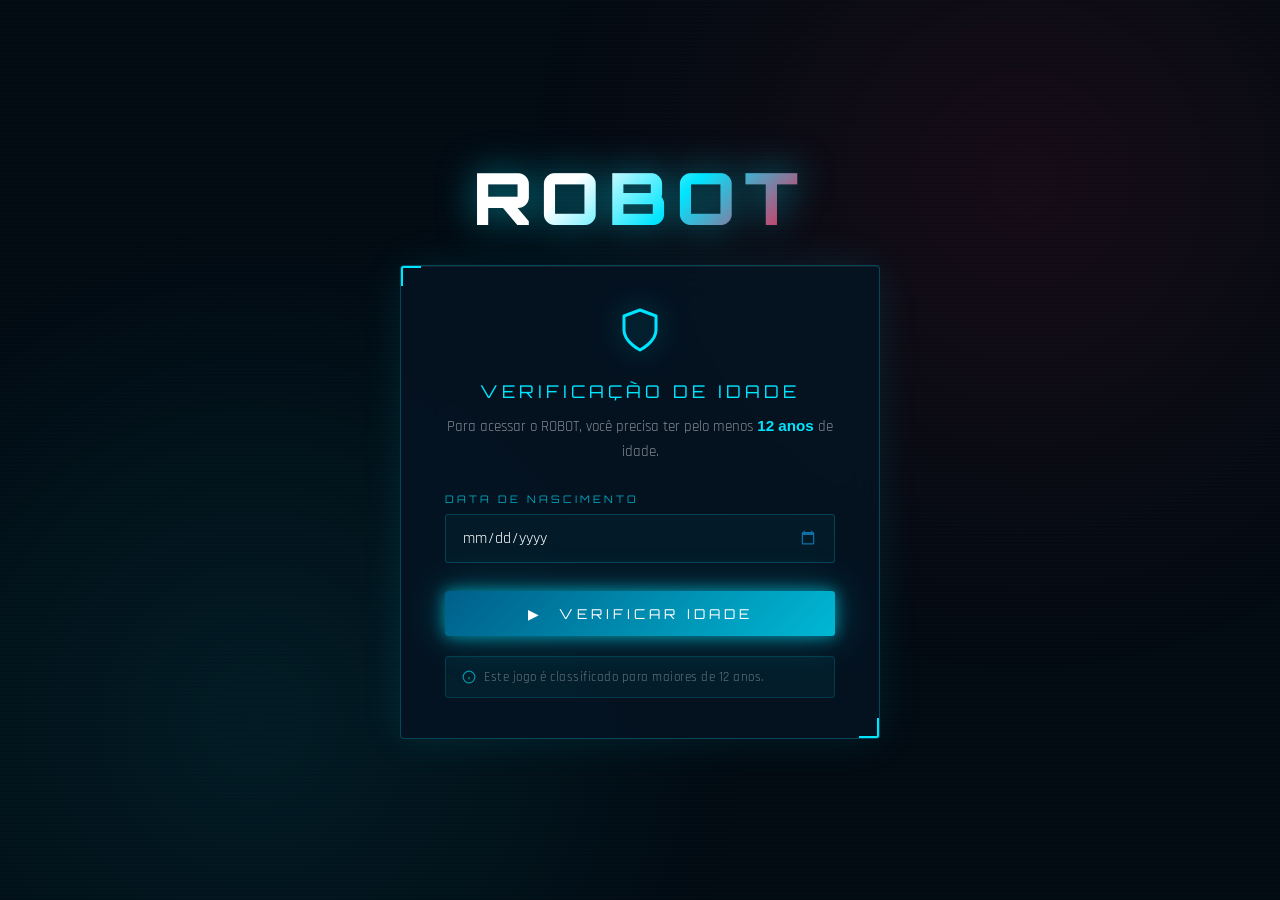
==== commit b3024a55: "adicionar o site" ====
--- a/index.html
+++ b/index.html
@@ -164,7 +164,7 @@
       <div class="story-image-wrap reveal" style="transition-delay:0.2s">
         <div class="img-corner tl"></div>
         <div class="img-corner br"></div>
-        <img src="fundo-historia.png" alt="Arena de Batalha" />
+        <img src="fundo site/fundo-historia.png" alt="Arena de Batalha" />
       </div>
     </div>
   </section>
--- a/style.css
+++ b/style.css
@@ -500,7 +500,7 @@
 .hero-bg {
   position: absolute;
   inset: 0;
-  background: url('fundo-historia.png') center/cover no-repeat;
+  background: url('./fundo site/fundo-historia.png') center/cover no-repeat;
   filter: brightness(0.4) saturate(1.3);
   transform-origin: center;
   animation: heroZoom 20s ease-in-out infinite alternate;
